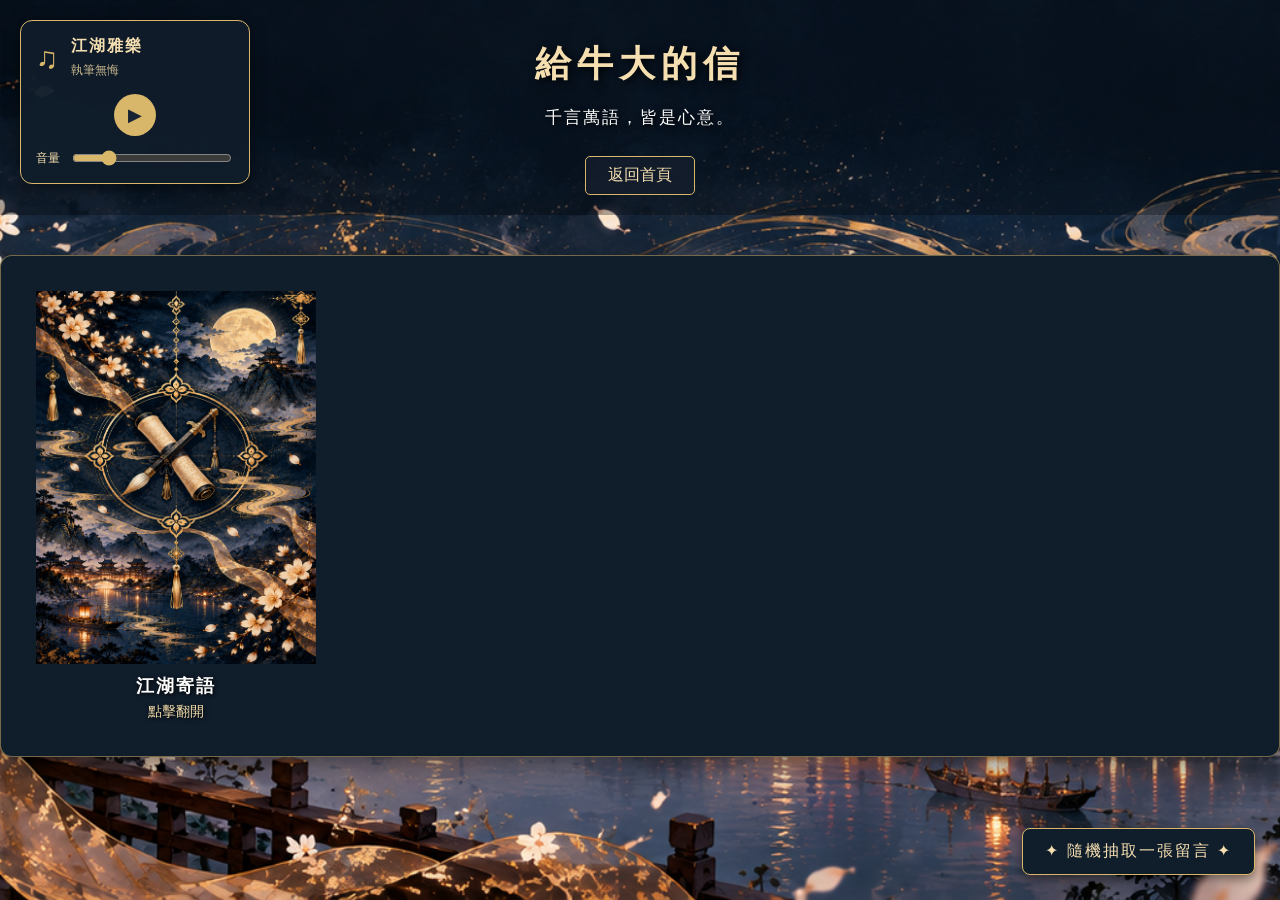
==== cow.html @ 0891b0bd "Add files via upload" ====
<!DOCTYPE html>
<html lang="zh-Hant">
<head>
    <meta charset="UTF-8">
    <meta name="viewport" content="width=device-width, initial-scale=1.0">
    <title>給狐牛大的信｜江湖寄語</title>
    <link rel="stylesheet" href="style.css">
</head>
<body>

    <div class="music-player">
        <div class="music-info">
            <span class="music-icon">♫</span>
            <div>
                <h3>江湖雅樂</h3>
                <p id="music-name">執筆無悔</p>
            </div>
        </div>

        <div class="music-controls">
            <button id="play-btn">▶</button>
        </div>

        <div class="volume-control">
            <span>音量</span>
            <input id="volume" type="range"
                   min="0" max="1" step="0.01" value="0.2">
        </div>

        <audio id="bgm" loop>
            <source src="music/music1.mp3" type="audio/mpeg">
        </audio>
    </div>

    <header>
        <h1>給牛大的信</h1>
        <p>千言萬語，皆是心意。</p>
        <a href="index.html" class="back-btn">返回首頁</a>
    </header>

    <div class="random-container">
        <button id="random-btn">✦ 隨機抽取一張留言 ✦</button>
    </div>

    <main class="card-wall">
        <div class="card-item">
    <div class="card">
        <div class="card-inner">
            <div class="card-front"></div>
            <div class="card-back">
                <div class="message-content">
                    <p class="sender">
                        <strong>投稿人：</strong>匿名
                    </p>
                    <p class="message">
                        <strong>內容：</strong>
                        <span class="message-text">謝謝你們一直努力製作這款遊戲，希望你們能繼續加油！</span>
                    </p>
                </div>
            </div>
        </div>
    </div>
    <div class="card-caption">
        <h2>江湖寄語</h2>
        <p>點擊翻開</p>
    </div>
</div>

    </main>

    <script src="script.js"></script>
</body>
</html>
---- style.css ----
/* 全站基本設定 */
* {
    box-sizing: border-box;
}

body {
    margin: 0;
    min-height: 100vh;
    font-family: "Microsoft JhengHei", sans-serif;
    background-image: url("images/background.png");
    background-size: cover;
    background-position: center;
    background-attachment: fixed;
    background-repeat: no-repeat;
    color: #fff;
}

/* 首頁背景與排版 */
.welcome {
    min-height: 100vh;
    display: flex;
    flex-direction: column;
    justify-content: center;
    align-items: center;
    text-align: center;
    padding: 30px 20px;
    background: rgba(0, 0, 0, 0.3);
}

/* 網站標題 */
.welcome h1 {
    color: #f5dfb0;
    font-size: 48px;
    letter-spacing: 10px;
    text-shadow: 2px 2px 8px #000;
    margin: 0 0 15px;
}

/* 標題下方文字 */
.welcome p {
    color: #fff;
    font-size: 20px;
    letter-spacing: 3px;
    text-shadow: 2px 2px 6px #000;
    margin: 0 0 35px;
}

/* 三個入口按鈕 */
.menu {
    display: flex;
    justify-content: center;
    flex-wrap: wrap;
    gap: 20px;
}

.menu-btn {
    display: inline-block;
    min-width: 150px;
    padding: 14px 25px;
    color: #f5dfb0;
    background: rgba(20, 30, 45, 0.75);
    border: 1px solid #d8b66a;
    border-radius: 6px;
    text-decoration: none;
    font-size: 18px;
    letter-spacing: 3px;
    transition: 0.3s;
}

.menu-btn:hover {
    background: #d8b66a;
    color: #172334;
    transform: translateY(-3px);
}

/* 手機畫面 */
@media (max-width: 600px) {
    .welcome h1 {
        font-size: 32px;
        letter-spacing: 5px;
    }

    .welcome p {
        font-size: 16px;
    }

    .menu {
        flex-direction: column;
        width: 80%;
    }

    .menu-btn {
        width: 100%;
    }
}

/* 留言頁面標題 */
header {
    text-align: center;
    padding: 40px 20px 20px;
    background: rgba(0, 0, 0, 0.3);
}

header h1 {
    color: #f5dfb0;
    font-size: 36px;
    letter-spacing: 6px;
    text-shadow: 2px 2px 8px #000;
    margin: 0 0 12px;
}

header p {
    color: #fff;
    font-size: 17px;
    letter-spacing: 2px;
    text-shadow: 2px 2px 6px #000;
}

/* 返回首頁按鈕 */
.back-btn {
    display: inline-block;
    margin-top: 10px;
    padding: 8px 22px;
    color: #f5dfb0;
    text-decoration: none;
    border: 1px solid #d8b66a;
    background: rgba(20, 30, 45, 0.75);
    border-radius: 5px;
}

.back-btn:hover {
    background: #d8b66a;
    color: #172334;
}

/* 卡片牆排列 */
.card-wall {
    display: grid;
    grid-template-columns: repeat(4, minmax(0, 1fr));
    gap: 25px;
    max-width: 1200px;
    margin: 30px auto;
    padding: 20px;
}

/* 平板 */
@media (max-width: 900px) {
    .card-wall {
        grid-template-columns: repeat(3, minmax(0, 1fr));
    }
}

/* 手機 */
@media (max-width: 600px) {
    .card-wall {
        grid-template-columns: repeat(2, minmax(0, 1fr));
        gap: 15px;
        padding: 12px;
    }

    header h1 {
        font-size: 28px;
    }
}

/* 卡片牆 */
.card-wall {
    display: grid;
    grid-template-columns: repeat(4, minmax(0, 1fr));
    gap: 30px;
    max-width: 1200px;
    margin: 30px auto;
    padding: 20px;
}

/* 卡片本身 */
.card {
    width: 100%;
    aspect-ratio: 3 / 4;
    perspective: 1000px;
    cursor: pointer;
}

/* 卡片翻轉容器 */
.card-inner {
    position: relative;
    width: 100%;
    height: 100%;
    transform-style: preserve-3d;
    transition: transform 0.7s ease;
}

/* 卡片正反面 */
.card-front,
.card-back {
    position: absolute;
    inset: 0;
    width: 100%;
    height: 100%;
    backface-visibility: hidden;
    -webkit-backface-visibility: hidden;
    background-size: 100% 100%;
    background-position: center;
    background-repeat: no-repeat;
    display: flex;
    flex-direction: column;
    justify-content: center;
    align-items: center;
    text-align: center;
    padding: 18%;
}

/* 未翻開：顯示卡背圖片 */
.card-front {
    background-image: url("images/card_back.png");
    color: #f5dfb0;
}

/* 翻開後：顯示卡片正面圖片 */
.card-back {
    background-image: url("images/card_front.png");
    transform: rotateY(180deg);
    color: #f5dfb0;
}

/* 卡片文字 */
.card-front h2 {
    font-size: 18px;
    letter-spacing: 2px;
    text-shadow: 1px 1px 4px #000;
}

.card-front p {
    font-size: 13px;
    text-shadow: 1px 1px 4px #000;
}

.card-back p {
    font-size: 16px;
    line-height: 1.8;
    text-shadow: 1px 1px 4px #000;
}

/* 平板 */
@media (max-width: 900px) {
    .card-wall {
        grid-template-columns: repeat(3, minmax(0, 1fr));
    }
}

/* 手機 */
@media (max-width: 600px) {
    .card-wall {
        grid-template-columns: repeat(2, minmax(0, 1fr));
        gap: 15px;
        padding: 12px;
    }
}
/* 卡片與下方文字 */
.card-item {
    display: flex;
    flex-direction: column;
    align-items: center;
    gap: 10px;
}

/* 卡片下方標題 */
.card-caption {
    text-align: center;
    color: #fff;
    text-shadow: 1px 1px 5px #000;
}

.card-caption h2 {
    font-size: 18px;
    letter-spacing: 2px;
    margin: 0 0 5px;
}

.card-caption p {
    font-size: 14px;
    margin: 0;
    color: #f5dfb0;
}
/* 卡片牆背景框 */
.card-wall {
    background: #101d2b;
    max-width: 1300px;
    margin: 40px auto;
    padding: 35px;
    border: 1px solid rgba(216, 182, 106, 0.5);
    border-radius: 12px;
    box-shadow: 0 8px 30px rgba(0, 0, 0, 0.5);
}

/* 手機版 */
@media (max-width: 600px) {
    .card-wall {
        margin: 25px 12px;
        padding: 15px;
    }
}
/* 卡片翻面效果 */
.card-inner {
    transform-style: preserve-3d;
    transition: transform 0.7s ease;
}

/* 點擊後翻轉 */
.card.flipped .card-inner {
    transform: rotateY(180deg);
}

/* 正反面設定 */
.card-front,
.card-back {
    position: absolute;
    inset: 0;
    backface-visibility: hidden;
    -webkit-backface-visibility: hidden;
}

/* 卡片背面翻轉 180 度 */
.card-back {
    transform: rotateY(180deg);
}
/* 古風音樂播放器 */
.music-player {
    position: fixed;
    top: 20px;
    left: 20px;
    z-index: 1000;
    width: 230px;
    padding: 15px;
    background: rgba(16, 29, 43, 0.95);
    border: 1px solid #d8b66a;
    border-radius: 12px;
    box-shadow: 0 4px 15px rgba(0, 0, 0, 0.5);
    color: #f5dfb0;
}

.music-info {
    display: flex;
    align-items: center;
    gap: 12px;
    margin-bottom: 15px;
}

.music-icon {
    font-size: 30px;
    color: #d8b66a;
}

.music-info h3 {
    margin: 0;
    font-size: 16px;
    letter-spacing: 2px;
}

.music-info p {
    margin: 5px 0 0;
    font-size: 12px;
    color: #c9b98e;
}

.music-controls {
    display: flex;
    justify-content: center;
    margin-bottom: 12px;
}

#play-btn {
    width: 42px;
    height: 42px;
    border: none;
    border-radius: 50%;
    background: #d8b66a;
    color: #172334;
    font-size: 18px;
    cursor: pointer;
}

#play-btn:hover {
    background: #f5dfb0;
    transform: scale(1.05);
}

.volume-control {
    display: flex;
    align-items: center;
    gap: 10px;
    font-size: 12px;
}

#volume {
    flex: 1;
    accent-color: #d8b66a;
    cursor: pointer;
}
/* 隨機抽取按鈕 */
.random-container {
    position: fixed;
    right: 25px;
    bottom: 25px;
    z-index: 3000;
    display: flex;
    justify-content: center;
    margin: 0;
}

#random-btn {
    padding: 12px 22px;
    background: #101d2b;
    color: #f5dfb0;
    border: 1px solid #d8b66a;
    border-radius: 8px;
    font-size: 16px;
    letter-spacing: 2px;
    cursor: pointer;
    transition: 0.3s;
    box-shadow: 0 4px 12px rgba(0, 0, 0, 0.5);
}

#random-btn:hover {
    background: #d8b66a;
    color: #172334;
    transform: translateY(-3px);
}

/* 抽中的卡片覆蓋整個畫面 */
.card-item.selected {
    position: fixed;
    inset: 0;
    z-index: 2000;
    display: flex;
    justify-content: center;
    align-items: center;
    padding: 20px;
    background: rgba(0, 0, 0, 0.9);
}

/* 放大的卡片 */
.card-item.selected .card {
    width: min(80vw, 600px);
    height: min(85vh, 800px);
    aspect-ratio: auto;
    transform: scale(1);
    transition: transform 0.4s ease;
}

/* 全螢幕時隱藏卡片下方的標題 */
.card-item.selected .card-caption {
    display: none;
}
.card-back {
    overflow: hidden;
}

.message-content {
    background: #101d2b;
    width: 130%;
    max-height: 300%;
    padding: 15px;
    box-sizing: border-box;
    border-radius: 10px;
    overflow-y: auto;
    overflow-x: hidden;
    overflow-wrap: anywhere;
    word-break: break-word;
    font-size: 22px;
    line-height: 1.8;
    text-align: center;
}

.message-content p {
    margin: 0 0 20px;
}

.message-text {
    white-space: pre-wrap;
}
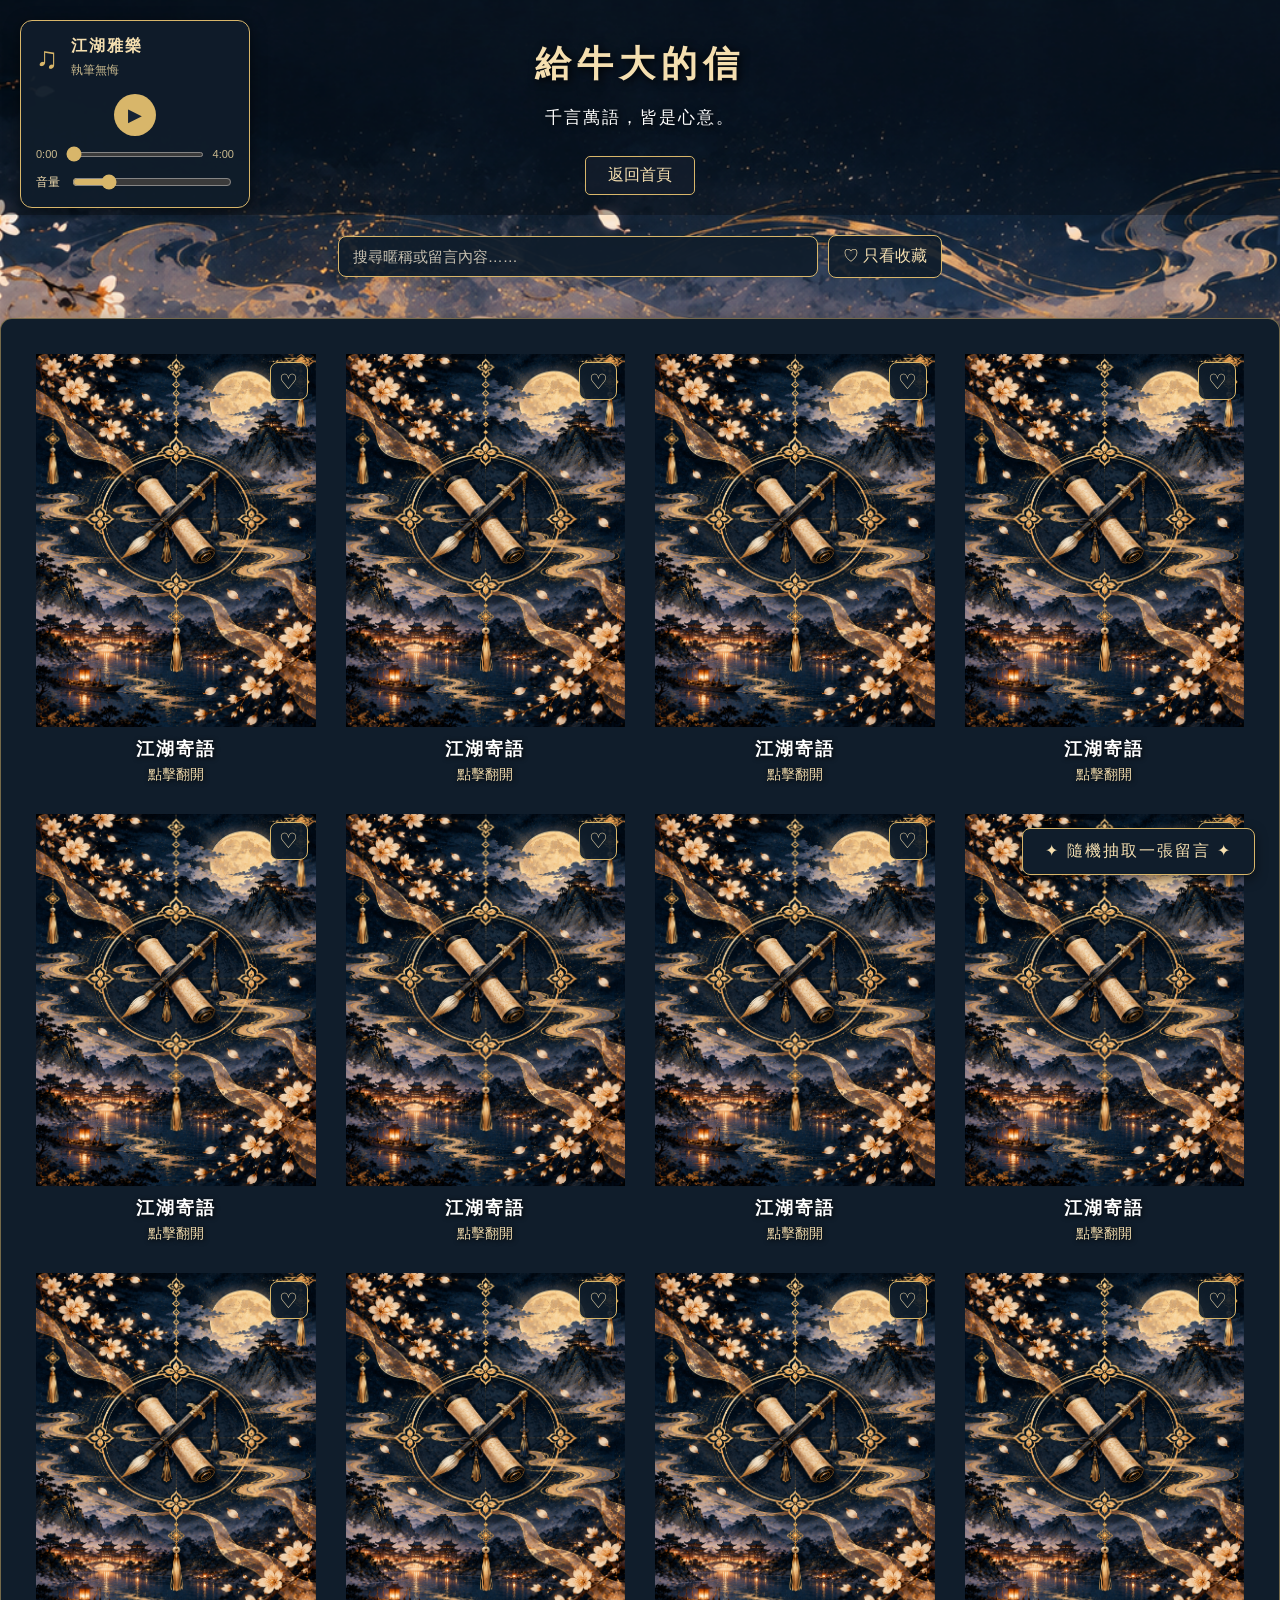
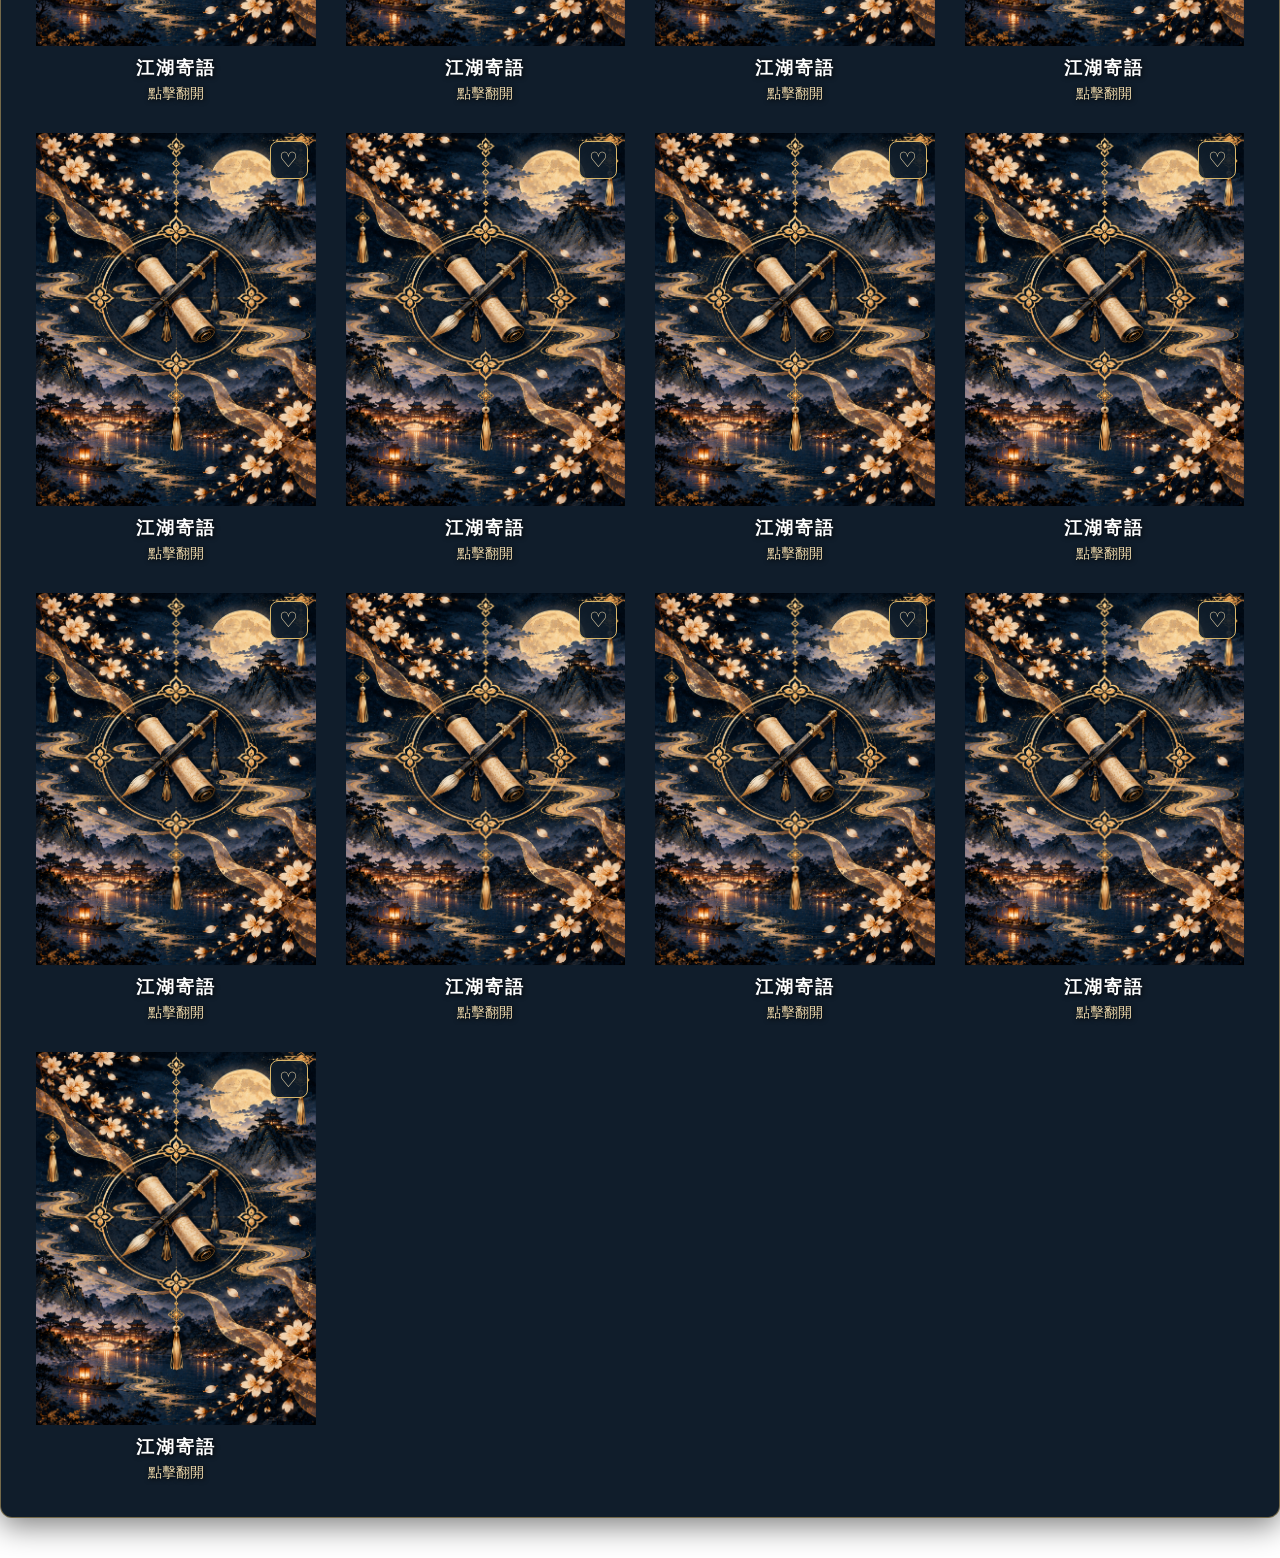
==== commit de657797: "Add files via upload 大更新 基本上全都改了" ====
--- a/cow.html
+++ b/cow.html
@@ -1,73 +1,362 @@
-<!DOCTYPE html>
-<html lang="zh-Hant">
-<head>
-    <meta charset="UTF-8">
-    <meta name="viewport" content="width=device-width, initial-scale=1.0">
-    <title>給狐牛大的信｜江湖寄語</title>
-    <link rel="stylesheet" href="style.css">
-</head>
-<body>
-
-    <div class="music-player">
-        <div class="music-info">
-            <span class="music-icon">♫</span>
-            <div>
-                <h3>江湖雅樂</h3>
-                <p id="music-name">執筆無悔</p>
-            </div>
-        </div>
-
-        <div class="music-controls">
-            <button id="play-btn">▶</button>
-        </div>
-
-        <div class="volume-control">
-            <span>音量</span>
-            <input id="volume" type="range"
-                   min="0" max="1" step="0.01" value="0.2">
-        </div>
-
-        <audio id="bgm" loop>
-            <source src="music/music1.mp3" type="audio/mpeg">
-        </audio>
-    </div>
-
-    <header>
-        <h1>給牛大的信</h1>
-        <p>千言萬語，皆是心意。</p>
-        <a href="index.html" class="back-btn">返回首頁</a>
-    </header>
-
-    <div class="random-container">
-        <button id="random-btn">✦ 隨機抽取一張留言 ✦</button>
-    </div>
-
-    <main class="card-wall">
-        <div class="card-item">
-    <div class="card">
-        <div class="card-inner">
-            <div class="card-front"></div>
-            <div class="card-back">
-                <div class="message-content">
-                    <p class="sender">
-                        <strong>投稿人：</strong>匿名
-                    </p>
-                    <p class="message">
-                        <strong>內容：</strong>
-                        <span class="message-text">謝謝你們一直努力製作這款遊戲，希望你們能繼續加油！</span>
-                    </p>
-                </div>
-            </div>
-        </div>
-    </div>
-    <div class="card-caption">
-        <h2>江湖寄語</h2>
-        <p>點擊翻開</p>
-    </div>
-</div>
-
-    </main>
-
-    <script src="script.js"></script>
-</body>
+<!DOCTYPE html>
+<html lang="zh-Hant">
+<head>
+    <meta charset="UTF-8">
+    <meta name="viewport" content="width=device-width, initial-scale=1.0">
+    <title>給狐牛大的信｜江湖寄語</title>
+    <link rel="stylesheet" href="style.css">
+</head>
+<body>
+    <div class="music-player">
+        <div class="music-info"><span class="music-icon">♫</span><div><h3>江湖雅樂</h3><p id="music-name">執筆無悔</p></div></div>
+        <div class="music-controls"><button id="play-btn">▶</button></div>
+        <div class="progress-control"><span id="current-time">0:00</span><input id="music-progress" type="range" min="0" max="0" step="0.1" value="0" aria-label="音樂播放進度"><span id="duration">0:00</span></div>
+        <div class="volume-control"><span>音量</span><input id="volume" type="range" min="0" max="1" step="0.01" value="0.2"></div>
+        <audio id="bgm" loop><source src="music/music1.mp3" type="audio/mpeg"></audio>
+    </div>
+    <header><h1>給牛大的信</h1><p>千言萬語，皆是心意。</p><a href="index.html" class="back-btn">返回首頁</a></header>
+    <div class="card-tools"><input id="card-search" type="search" placeholder="搜尋暱稱或留言內容……" aria-label="搜尋留言"><button id="favorites-filter" type="button" aria-pressed="false">♡ 只看收藏</button></div>
+    <div class="random-container"><button id="random-btn">✦ 隨機抽取一張留言 ✦</button></div>
+    <main class="card-wall">
+<div class="card-item">
+    <div class="card">
+        <div class="card-inner">
+            <div class="card-front"></div>
+            <div class="card-back">
+                <div class="message-content">
+                    <p class="sender"><strong>投稿人：</strong>兔兔</p>
+                    <p class="post-date"><strong>投稿日期：</strong>2026-09-26</p>
+                    <p class="message"><strong>內容：</strong><span class="message-text">謝謝牛大一開始將我提上吉祥物的位置，我很珍惜在dc和執筆遇到的人事物，想製作這個小驚喜的想法也是因為你一直有在dc活躍氣氛，製造一個又一個有趣的話題，謝謝你，謝謝狐大，也謝謝執筆，讓我認識了一大群這麼好的朋友。</span></p>
+                </div>
+            </div>
+        </div>
+    </div>
+    <div class="card-caption"><h2>江湖寄語</h2><p>點擊翻開</p></div>
+</div>
+
+<div class="card-item">
+    <div class="card">
+        <div class="card-inner">
+            <div class="card-front"></div>
+            <div class="card-back">
+                <div class="message-content">
+                    <p class="sender"><strong>投稿人：</strong>危閣米布丁</p>
+                    <p class="post-date"><strong>投稿日期：</strong>2026-09-26</p>
+                    <p class="message"><strong>內容：</strong><span class="message-text">辛苦你了犧牲小我完成大我</span></p>
+                </div>
+            </div>
+        </div>
+    </div>
+    <div class="card-caption"><h2>江湖寄語</h2><p>點擊翻開</p></div>
+</div>
+
+<div class="card-item">
+    <div class="card">
+        <div class="card-inner">
+            <div class="card-front"></div>
+            <div class="card-back">
+                <div class="message-content">
+                    <p class="sender"><strong>投稿人：</strong>桃桃</p>
+                    <p class="post-date"><strong>投稿日期：</strong>2026-09-26</p>
+                    <p class="message"><strong>內容：</strong><span class="message-text">ㄌㄩㄝ 
+好啦 辛苦你熱絡整個群組 金歡喜</span></p>
+                </div>
+            </div>
+        </div>
+    </div>
+    <div class="card-caption"><h2>江湖寄語</h2><p>點擊翻開</p></div>
+</div>
+
+<div class="card-item">
+    <div class="card">
+        <div class="card-inner">
+            <div class="card-front"></div>
+            <div class="card-back">
+                <div class="message-content">
+                    <p class="sender"><strong>投稿人：</strong>蛇蛇博士</p>
+                    <p class="post-date"><strong>投稿日期：</strong>2026-09-26</p>
+                    <p class="message"><strong>內容：</strong><span class="message-text">我覺得這個遊戲的dc社群能這麼熱絡，牛大的功勞不可少，牛大辛苦了。</span></p>
+                </div>
+            </div>
+        </div>
+    </div>
+    <div class="card-caption"><h2>江湖寄語</h2><p>點擊翻開</p></div>
+</div>
+
+<div class="card-item">
+    <div class="card">
+        <div class="card-inner">
+            <div class="card-front"></div>
+            <div class="card-back">
+                <div class="message-content">
+                    <p class="sender"><strong>投稿人：</strong>暮</p>
+                    <p class="post-date"><strong>投稿日期：</strong>2026-09-26</p>
+                    <p class="message"><strong>內容：</strong><span class="message-text">多吃草~ww</span></p>
+                </div>
+            </div>
+        </div>
+    </div>
+    <div class="card-caption"><h2>江湖寄語</h2><p>點擊翻開</p></div>
+</div>
+
+<div class="card-item">
+    <div class="card">
+        <div class="card-inner">
+            <div class="card-front"></div>
+            <div class="card-back">
+                <div class="message-content">
+                    <p class="sender"><strong>投稿人：</strong>墨竹</p>
+                    <p class="post-date"><strong>投稿日期：</strong>2026-09-26</p>
+                    <p class="message"><strong>內容：</strong><span class="message-text">牛大 多謝你的認可 我也被你拉來當掌櫃 在一些貼文都幫我處理了9成我基本能夠直接發文 每天能夠在DC群陪著胡鬧 在各個平台發文推廣 看著江湖長大 有著托舉這一切 DC有了定心骨 辛苦了 也給自己緩口氣 不蒙嫌棄 我還在這看著這江湖</span></p>
+                </div>
+            </div>
+        </div>
+    </div>
+    <div class="card-caption"><h2>江湖寄語</h2><p>點擊翻開</p></div>
+</div>
+
+<div class="card-item">
+    <div class="card">
+        <div class="card-inner">
+            <div class="card-front"></div>
+            <div class="card-back">
+                <div class="message-content">
+                    <p class="sender"><strong>投稿人：</strong>墨塵蟎</p>
+                    <p class="post-date"><strong>投稿日期：</strong>2026-09-27</p>
+                    <p class="message"><strong>內容：</strong><span class="message-text">感謝您創造了一個很好的玩家群組,讓我們在遊戲外還可以認識到更多的玩家,希望您在掛睡的同時還是不要關麥,讓我們繼續聽您打呼🫡</span></p>
+                </div>
+            </div>
+        </div>
+    </div>
+    <div class="card-caption"><h2>江湖寄語</h2><p>點擊翻開</p></div>
+</div>
+
+<div class="card-item">
+    <div class="card">
+        <div class="card-inner">
+            <div class="card-front"></div>
+            <div class="card-back">
+                <div class="message-content">
+                    <p class="sender"><strong>投稿人：</strong>楓天羽</p>
+                    <p class="post-date"><strong>投稿日期：</strong>2026-09-27</p>
+                    <p class="message"><strong>內容：</strong><span class="message-text">感謝牛大犧性自己為大家帶來歡樂</span></p>
+                </div>
+            </div>
+        </div>
+    </div>
+    <div class="card-caption"><h2>江湖寄語</h2><p>點擊翻開</p></div>
+</div>
+
+<div class="card-item">
+    <div class="card">
+        <div class="card-inner">
+            <div class="card-front"></div>
+            <div class="card-back">
+                <div class="message-content">
+                    <p class="sender"><strong>投稿人：</strong>Cobrasonic 香仔</p>
+                    <p class="post-date"><strong>投稿日期：</strong>2026-09-27</p>
+                    <p class="message"><strong>內容：</strong><span class="message-text">真的有才</span></p>
+                </div>
+            </div>
+        </div>
+    </div>
+    <div class="card-caption"><h2>江湖寄語</h2><p>點擊翻開</p></div>
+</div>
+
+<div class="card-item">
+    <div class="card">
+        <div class="card-inner">
+            <div class="card-front"></div>
+            <div class="card-back">
+                <div class="message-content">
+                    <p class="sender"><strong>投稿人：</strong>小花生</p>
+                    <p class="post-date"><strong>投稿日期：</strong>2026-09-27</p>
+                    <p class="message"><strong>內容：</strong><span class="message-text">哞～～～～ </span></p>
+                </div>
+            </div>
+        </div>
+    </div>
+    <div class="card-caption"><h2>江湖寄語</h2><p>點擊翻開</p></div>
+</div>
+
+<div class="card-item">
+    <div class="card">
+        <div class="card-inner">
+            <div class="card-front"></div>
+            <div class="card-back">
+                <div class="message-content">
+                    <p class="sender"><strong>投稿人：</strong>聲聲</p>
+                    <p class="post-date"><strong>投稿日期：</strong>2026-09-27</p>
+                    <p class="message"><strong>內容：</strong><span class="message-text">牛肉必須做成料理！</span></p>
+                </div>
+            </div>
+        </div>
+    </div>
+    <div class="card-caption"><h2>江湖寄語</h2><p>點擊翻開</p></div>
+</div>
+
+<div class="card-item">
+    <div class="card">
+        <div class="card-inner">
+            <div class="card-front"></div>
+            <div class="card-back">
+                <div class="message-content">
+                    <p class="sender"><strong>投稿人：</strong>冰雪霜</p>
+                    <p class="post-date"><strong>投稿日期：</strong>2026-09-27</p>
+                    <p class="message"><strong>內容：</strong><span class="message-text">謝謝大家用心的維護社群，辛苦了</span></p>
+                </div>
+            </div>
+        </div>
+    </div>
+    <div class="card-caption"><h2>江湖寄語</h2><p>點擊翻開</p></div>
+</div>
+
+<div class="card-item">
+    <div class="card">
+        <div class="card-inner">
+            <div class="card-front"></div>
+            <div class="card-back">
+                <div class="message-content">
+                    <p class="sender"><strong>投稿人：</strong>麒麟</p>
+                    <p class="post-date"><strong>投稿日期：</strong>2026-09-27</p>
+                    <p class="message"><strong>內容：</strong><span class="message-text">哞</span></p>
+                </div>
+            </div>
+        </div>
+    </div>
+    <div class="card-caption"><h2>江湖寄語</h2><p>點擊翻開</p></div>
+</div>
+
+<div class="card-item">
+    <div class="card">
+        <div class="card-inner">
+            <div class="card-front"></div>
+            <div class="card-back">
+                <div class="message-content">
+                    <p class="sender"><strong>投稿人：</strong>EBK</p>
+                    <p class="post-date"><strong>投稿日期：</strong>2026-09-27</p>
+                    <p class="message"><strong>內容：</strong><span class="message-text">要是沒看到你的Threads文 我可能都不知道有這個好玩遊戲</span></p>
+                </div>
+            </div>
+        </div>
+    </div>
+    <div class="card-caption"><h2>江湖寄語</h2><p>點擊翻開</p></div>
+</div>
+
+<div class="card-item">
+    <div class="card">
+        <div class="card-inner">
+            <div class="card-front"></div>
+            <div class="card-back">
+                <div class="message-content">
+                    <p class="sender"><strong>投稿人：</strong>沐沐</p>
+                    <p class="post-date"><strong>投稿日期：</strong>2026-09-27</p>
+                    <p class="message"><strong>內容：</strong><span class="message-text">牛大！我們要繼續撞人（X 
+我會繼續努力經營執筆號的～希望有一天在執筆世界裡真的出現執筆號，到時候我要「執筆號二船長」的稱號！！！៸៸᳐ ⦁ ⩊ ⦁ ៸៸᳐ฅ</span></p>
+                </div>
+            </div>
+        </div>
+    </div>
+    <div class="card-caption"><h2>江湖寄語</h2><p>點擊翻開</p></div>
+</div>
+
+<div class="card-item">
+    <div class="card">
+        <div class="card-inner">
+            <div class="card-front"></div>
+            <div class="card-back">
+                <div class="message-content">
+                    <p class="sender"><strong>投稿人：</strong>蔡萊姆</p>
+                    <p class="post-date"><strong>投稿日期：</strong>2026-09-27</p>
+                    <p class="message"><strong>內容：</strong><span class="message-text">吾必追殺汝至天涯海角，牛來快跑</span></p>
+                </div>
+            </div>
+        </div>
+    </div>
+    <div class="card-caption"><h2>江湖寄語</h2><p>點擊翻開</p></div>
+</div>
+
+<div class="card-item">
+    <div class="card">
+        <div class="card-inner">
+            <div class="card-front"></div>
+            <div class="card-back">
+                <div class="message-content">
+                    <p class="sender"><strong>投稿人：</strong>械玄</p>
+                    <p class="post-date"><strong>投稿日期：</strong>2026-09-27</p>
+                    <p class="message"><strong>內容：</strong><span class="message-text">加油</span></p>
+                </div>
+            </div>
+        </div>
+    </div>
+    <div class="card-caption"><h2>江湖寄語</h2><p>點擊翻開</p></div>
+</div>
+
+<div class="card-item">
+    <div class="card">
+        <div class="card-inner">
+            <div class="card-front"></div>
+            <div class="card-back">
+                <div class="message-content">
+                    <p class="sender"><strong>投稿人：</strong>艾斯</p>
+                    <p class="post-date"><strong>投稿日期：</strong>2026-09-27</p>
+                    <p class="message"><strong>內容：</strong><span class="message-text">從內測開服第一天玩到現在 不知不覺也過了快兩個月 感謝牛大狐你的宣傳讓我了解到有這麼一款遊戲 你所構想的一些活動跟帶動社群氣氛真的很棒 雖然平時大家常常對你開一些玩笑 但你總能用愉快的口氣帶過 這真的不容易 相信大家內心也是很尊重敬佩你的(應該吧 最後也謝謝你平常的關心
+祝福你往後的日子能跟老大繼續攜手共進把執筆繼續做大做強</span></p>
+                </div>
+            </div>
+        </div>
+    </div>
+    <div class="card-caption"><h2>江湖寄語</h2><p>點擊翻開</p></div>
+</div>
+
+<div class="card-item">
+    <div class="card">
+        <div class="card-inner">
+            <div class="card-front"></div>
+            <div class="card-back">
+                <div class="message-content">
+                    <p class="sender"><strong>投稿人：</strong>樂智貘貘</p>
+                    <p class="post-date"><strong>投稿日期：</strong>2026-09-27</p>
+                    <p class="message"><strong>內容：</strong><span class="message-text">祝未來遊戲也順順利利，身體健康</span></p>
+                </div>
+            </div>
+        </div>
+    </div>
+    <div class="card-caption"><h2>江湖寄語</h2><p>點擊翻開</p></div>
+</div>
+
+<div class="card-item">
+    <div class="card">
+        <div class="card-inner">
+            <div class="card-front"></div>
+            <div class="card-back">
+                <div class="message-content">
+                    <p class="sender"><strong>投稿人：</strong>龍影風</p>
+                    <p class="post-date"><strong>投稿日期：</strong>2026-09-28</p>
+                    <p class="message"><strong>內容：</strong><span class="message-text">多謝你們的付出</span></p>
+                </div>
+            </div>
+        </div>
+    </div>
+    <div class="card-caption"><h2>江湖寄語</h2><p>點擊翻開</p></div>
+</div>
+
+<div class="card-item">
+    <div class="card">
+        <div class="card-inner">
+            <div class="card-front"></div>
+            <div class="card-back">
+                <div class="message-content">
+                    <p class="sender"><strong>投稿人：</strong>櫻海</p>
+                    <p class="post-date"><strong>投稿日期：</strong>2026-09-28</p>
+                    <p class="message"><strong>內容：</strong><span class="message-text">牛大，謝謝你一直維持DC的氣氛陪我們一起聊天，你是我們的快樂果、開心果！</span></p>
+                </div>
+            </div>
+        </div>
+    </div>
+    <div class="card-caption"><h2>江湖寄語</h2><p>點擊翻開</p></div>
+</div>
+    </main>
+    <script src="script.js"></script>
+</body>
 </html>
--- a/style.css
+++ b/style.css
@@ -1,482 +1,574 @@
-
-/* 全站基本設定 */
-* {
-    box-sizing: border-box;
-}
-
-body {
-    margin: 0;
-    min-height: 100vh;
-    font-family: "Microsoft JhengHei", sans-serif;
-    background-image: url("images/background.png");
-    background-size: cover;
-    background-position: center;
-    background-attachment: fixed;
-    background-repeat: no-repeat;
-    color: #fff;
-}
-
-/* 首頁背景與排版 */
-.welcome {
-    min-height: 100vh;
-    display: flex;
-    flex-direction: column;
-    justify-content: center;
-    align-items: center;
-    text-align: center;
-    padding: 30px 20px;
-    background: rgba(0, 0, 0, 0.3);
-}
-
-/* 網站標題 */
-.welcome h1 {
-    color: #f5dfb0;
-    font-size: 48px;
-    letter-spacing: 10px;
-    text-shadow: 2px 2px 8px #000;
-    margin: 0 0 15px;
-}
-
-/* 標題下方文字 */
-.welcome p {
-    color: #fff;
-    font-size: 20px;
-    letter-spacing: 3px;
-    text-shadow: 2px 2px 6px #000;
-    margin: 0 0 35px;
-}
-
-/* 三個入口按鈕 */
-.menu {
-    display: flex;
-    justify-content: center;
-    flex-wrap: wrap;
-    gap: 20px;
-}
-
-.menu-btn {
-    display: inline-block;
-    min-width: 150px;
-    padding: 14px 25px;
-    color: #f5dfb0;
-    background: rgba(20, 30, 45, 0.75);
-    border: 1px solid #d8b66a;
-    border-radius: 6px;
-    text-decoration: none;
-    font-size: 18px;
-    letter-spacing: 3px;
-    transition: 0.3s;
-}
-
-.menu-btn:hover {
-    background: #d8b66a;
-    color: #172334;
-    transform: translateY(-3px);
-}
-
-/* 手機畫面 */
-@media (max-width: 600px) {
-    .welcome h1 {
-        font-size: 32px;
-        letter-spacing: 5px;
-    }
-
-    .welcome p {
-        font-size: 16px;
-    }
-
-    .menu {
-        flex-direction: column;
-        width: 80%;
-    }
-
-    .menu-btn {
-        width: 100%;
-    }
-}
-
-/* 留言頁面標題 */
-header {
-    text-align: center;
-    padding: 40px 20px 20px;
-    background: rgba(0, 0, 0, 0.3);
-}
-
-header h1 {
-    color: #f5dfb0;
-    font-size: 36px;
-    letter-spacing: 6px;
-    text-shadow: 2px 2px 8px #000;
-    margin: 0 0 12px;
-}
-
-header p {
-    color: #fff;
-    font-size: 17px;
-    letter-spacing: 2px;
-    text-shadow: 2px 2px 6px #000;
-}
-
-/* 返回首頁按鈕 */
-.back-btn {
-    display: inline-block;
-    margin-top: 10px;
-    padding: 8px 22px;
-    color: #f5dfb0;
-    text-decoration: none;
-    border: 1px solid #d8b66a;
-    background: rgba(20, 30, 45, 0.75);
-    border-radius: 5px;
-}
-
-.back-btn:hover {
-    background: #d8b66a;
-    color: #172334;
-}
-
-/* 卡片牆排列 */
-.card-wall {
-    display: grid;
-    grid-template-columns: repeat(4, minmax(0, 1fr));
-    gap: 25px;
-    max-width: 1200px;
-    margin: 30px auto;
-    padding: 20px;
-}
-
-/* 平板 */
-@media (max-width: 900px) {
-    .card-wall {
-        grid-template-columns: repeat(3, minmax(0, 1fr));
-    }
-}
-
-/* 手機 */
-@media (max-width: 600px) {
-    .card-wall {
-        grid-template-columns: repeat(2, minmax(0, 1fr));
-        gap: 15px;
-        padding: 12px;
-    }
-
-    header h1 {
-        font-size: 28px;
-    }
-}
-
-/* 卡片牆 */
-.card-wall {
-    display: grid;
-    grid-template-columns: repeat(4, minmax(0, 1fr));
-    gap: 30px;
-    max-width: 1200px;
-    margin: 30px auto;
-    padding: 20px;
-}
-
-/* 卡片本身 */
-.card {
-    width: 100%;
-    aspect-ratio: 3 / 4;
-    perspective: 1000px;
-    cursor: pointer;
-}
-
-/* 卡片翻轉容器 */
-.card-inner {
-    position: relative;
-    width: 100%;
-    height: 100%;
-    transform-style: preserve-3d;
-    transition: transform 0.7s ease;
-}
-
-/* 卡片正反面 */
-.card-front,
-.card-back {
-    position: absolute;
-    inset: 0;
-    width: 100%;
-    height: 100%;
-    backface-visibility: hidden;
-    -webkit-backface-visibility: hidden;
-    background-size: 100% 100%;
-    background-position: center;
-    background-repeat: no-repeat;
-    display: flex;
-    flex-direction: column;
-    justify-content: center;
-    align-items: center;
-    text-align: center;
-    padding: 18%;
-}
-
-/* 未翻開：顯示卡背圖片 */
-.card-front {
-    background-image: url("images/card_back.png");
-    color: #f5dfb0;
-}
-
-/* 翻開後：顯示卡片正面圖片 */
-.card-back {
-    background-image: url("images/card_front.png");
-    transform: rotateY(180deg);
-    color: #f5dfb0;
-}
-
-/* 卡片文字 */
-.card-front h2 {
-    font-size: 18px;
-    letter-spacing: 2px;
-    text-shadow: 1px 1px 4px #000;
-}
-
-.card-front p {
-    font-size: 13px;
-    text-shadow: 1px 1px 4px #000;
-}
-
-.card-back p {
-    font-size: 16px;
-    line-height: 1.8;
-    text-shadow: 1px 1px 4px #000;
-}
-
-/* 平板 */
-@media (max-width: 900px) {
-    .card-wall {
-        grid-template-columns: repeat(3, minmax(0, 1fr));
-    }
-}
-
-/* 手機 */
-@media (max-width: 600px) {
-    .card-wall {
-        grid-template-columns: repeat(2, minmax(0, 1fr));
-        gap: 15px;
-        padding: 12px;
-    }
-}
-/* 卡片與下方文字 */
-.card-item {
-    display: flex;
-    flex-direction: column;
-    align-items: center;
-    gap: 10px;
-}
-
-/* 卡片下方標題 */
-.card-caption {
-    text-align: center;
-    color: #fff;
-    text-shadow: 1px 1px 5px #000;
-}
-
-.card-caption h2 {
-    font-size: 18px;
-    letter-spacing: 2px;
-    margin: 0 0 5px;
-}
-
-.card-caption p {
-    font-size: 14px;
-    margin: 0;
-    color: #f5dfb0;
-}
-/* 卡片牆背景框 */
-.card-wall {
-    background: #101d2b;
-    max-width: 1300px;
-    margin: 40px auto;
-    padding: 35px;
-    border: 1px solid rgba(216, 182, 106, 0.5);
-    border-radius: 12px;
-    box-shadow: 0 8px 30px rgba(0, 0, 0, 0.5);
-}
-
-/* 手機版 */
-@media (max-width: 600px) {
-    .card-wall {
-        margin: 25px 12px;
-        padding: 15px;
-    }
-}
-/* 卡片翻面效果 */
-.card-inner {
-    transform-style: preserve-3d;
-    transition: transform 0.7s ease;
-}
-
-/* 點擊後翻轉 */
-.card.flipped .card-inner {
-    transform: rotateY(180deg);
-}
-
-/* 正反面設定 */
-.card-front,
-.card-back {
-    position: absolute;
-    inset: 0;
-    backface-visibility: hidden;
-    -webkit-backface-visibility: hidden;
-}
-
-/* 卡片背面翻轉 180 度 */
-.card-back {
-    transform: rotateY(180deg);
-}
-/* 古風音樂播放器 */
-.music-player {
-    position: fixed;
-    top: 20px;
-    left: 20px;
-    z-index: 1000;
-    width: 230px;
-    padding: 15px;
-    background: rgba(16, 29, 43, 0.95);
-    border: 1px solid #d8b66a;
-    border-radius: 12px;
-    box-shadow: 0 4px 15px rgba(0, 0, 0, 0.5);
-    color: #f5dfb0;
-}
-
-.music-info {
-    display: flex;
-    align-items: center;
-    gap: 12px;
-    margin-bottom: 15px;
-}
-
-.music-icon {
-    font-size: 30px;
-    color: #d8b66a;
-}
-
-.music-info h3 {
-    margin: 0;
-    font-size: 16px;
-    letter-spacing: 2px;
-}
-
-.music-info p {
-    margin: 5px 0 0;
-    font-size: 12px;
-    color: #c9b98e;
-}
-
-.music-controls {
-    display: flex;
-    justify-content: center;
-    margin-bottom: 12px;
-}
-
-#play-btn {
-    width: 42px;
-    height: 42px;
-    border: none;
-    border-radius: 50%;
-    background: #d8b66a;
-    color: #172334;
-    font-size: 18px;
-    cursor: pointer;
-}
-
-#play-btn:hover {
-    background: #f5dfb0;
-    transform: scale(1.05);
-}
-
-.volume-control {
-    display: flex;
-    align-items: center;
-    gap: 10px;
-    font-size: 12px;
-}
-
-#volume {
-    flex: 1;
-    accent-color: #d8b66a;
-    cursor: pointer;
-}
-/* 隨機抽取按鈕 */
-.random-container {
-    position: fixed;
-    right: 25px;
-    bottom: 25px;
-    z-index: 3000;
-    display: flex;
-    justify-content: center;
-    margin: 0;
-}
-
-#random-btn {
-    padding: 12px 22px;
-    background: #101d2b;
-    color: #f5dfb0;
-    border: 1px solid #d8b66a;
-    border-radius: 8px;
-    font-size: 16px;
-    letter-spacing: 2px;
-    cursor: pointer;
-    transition: 0.3s;
-    box-shadow: 0 4px 12px rgba(0, 0, 0, 0.5);
-}
-
-#random-btn:hover {
-    background: #d8b66a;
-    color: #172334;
-    transform: translateY(-3px);
-}
-
-/* 抽中的卡片覆蓋整個畫面 */
-.card-item.selected {
-    position: fixed;
-    inset: 0;
-    z-index: 2000;
-    display: flex;
-    justify-content: center;
-    align-items: center;
-    padding: 20px;
-    background: rgba(0, 0, 0, 0.9);
-}
-
-/* 放大的卡片 */
-.card-item.selected .card {
-    width: min(80vw, 600px);
-    height: min(85vh, 800px);
-    aspect-ratio: auto;
-    transform: scale(1);
-    transition: transform 0.4s ease;
-}
-
-/* 全螢幕時隱藏卡片下方的標題 */
-.card-item.selected .card-caption {
-    display: none;
-}
-.card-back {
-    overflow: hidden;
-}
-
-.message-content {
-    background: #101d2b;
-    width: 130%;
-    max-height: 300%;
-    padding: 15px;
-    box-sizing: border-box;
-    border-radius: 10px;
-    overflow-y: auto;
-    overflow-x: hidden;
-    overflow-wrap: anywhere;
-    word-break: break-word;
-    font-size: 22px;
-    line-height: 1.8;
-    text-align: center;
-}
-
-.message-content p {
-    margin: 0 0 20px;
-}
-
-.message-text {
-    white-space: pre-wrap;
-}+
+/* 全站基本設定 */
+* {
+    box-sizing: border-box;
+}
+
+body {
+    margin: 0;
+    min-height: 100vh;
+    font-family: "Microsoft JhengHei", sans-serif;
+    background-image: url("images/background.png");
+    background-size: cover;
+    background-position: center;
+    background-attachment: fixed;
+    background-repeat: no-repeat;
+    color: #fff;
+}
+
+/* 首頁背景與排版 */
+.welcome {
+    min-height: 100vh;
+    display: flex;
+    flex-direction: column;
+    justify-content: center;
+    align-items: center;
+    text-align: center;
+    padding: 30px 20px;
+    background: rgba(0, 0, 0, 0.3);
+}
+
+/* 網站標題 */
+.welcome h1 {
+    color: #f5dfb0;
+    font-size: 48px;
+    letter-spacing: 10px;
+    text-shadow: 2px 2px 8px #000;
+    margin: 0 0 15px;
+}
+
+/* 標題下方文字 */
+.welcome p {
+    color: #fff;
+    font-size: 20px;
+    letter-spacing: 3px;
+    text-shadow: 2px 2px 6px #000;
+    margin: 0 0 35px;
+}
+
+/* 三個入口按鈕 */
+.menu {
+    display: flex;
+    justify-content: center;
+    flex-wrap: wrap;
+    gap: 20px;
+}
+
+.menu-btn {
+    display: inline-block;
+    min-width: 150px;
+    padding: 14px 25px;
+    color: #f5dfb0;
+    background: rgba(20, 30, 45, 0.75);
+    border: 1px solid #d8b66a;
+    border-radius: 6px;
+    text-decoration: none;
+    font-size: 18px;
+    letter-spacing: 3px;
+    transition: 0.3s;
+}
+
+.menu-btn:hover {
+    background: #d8b66a;
+    color: #172334;
+    transform: translateY(-3px);
+}
+
+/* 手機畫面 */
+@media (max-width: 600px) {
+    .welcome h1 {
+        font-size: 32px;
+        letter-spacing: 5px;
+    }
+
+    .welcome p {
+        font-size: 16px;
+    }
+
+    .menu {
+        flex-direction: column;
+        width: 80%;
+    }
+
+    .menu-btn {
+        width: 100%;
+    }
+}
+
+/* 留言頁面標題 */
+header {
+    text-align: center;
+    padding: 40px 20px 20px;
+    background: rgba(0, 0, 0, 0.3);
+}
+
+header h1 {
+    color: #f5dfb0;
+    font-size: 36px;
+    letter-spacing: 6px;
+    text-shadow: 2px 2px 8px #000;
+    margin: 0 0 12px;
+}
+
+header p {
+    color: #fff;
+    font-size: 17px;
+    letter-spacing: 2px;
+    text-shadow: 2px 2px 6px #000;
+}
+
+/* 返回首頁按鈕 */
+.back-btn {
+    display: inline-block;
+    margin-top: 10px;
+    padding: 8px 22px;
+    color: #f5dfb0;
+    text-decoration: none;
+    border: 1px solid #d8b66a;
+    background: rgba(20, 30, 45, 0.75);
+    border-radius: 5px;
+}
+
+.back-btn:hover {
+    background: #d8b66a;
+    color: #172334;
+}
+
+/* 卡片牆排列 */
+.card-wall {
+    display: grid;
+    grid-template-columns: repeat(4, minmax(0, 1fr));
+    gap: 25px;
+    max-width: 1200px;
+    margin: 30px auto;
+    padding: 20px;
+}
+
+/* 平板 */
+@media (max-width: 900px) {
+    .card-wall {
+        grid-template-columns: repeat(3, minmax(0, 1fr));
+    }
+}
+
+/* 手機 */
+@media (max-width: 600px) {
+    .card-wall {
+        grid-template-columns: repeat(2, minmax(0, 1fr));
+        gap: 15px;
+        padding: 12px;
+    }
+
+    header h1 {
+        font-size: 28px;
+    }
+}
+
+/* 卡片牆 */
+.card-wall {
+    display: grid;
+    grid-template-columns: repeat(4, minmax(0, 1fr));
+    gap: 30px;
+    max-width: 1200px;
+    margin: 30px auto;
+    padding: 20px;
+}
+
+/* 卡片本身 */
+.card {
+    width: 100%;
+    aspect-ratio: 3 / 4;
+    perspective: 1000px;
+    cursor: pointer;
+}
+
+/* 卡片翻轉容器 */
+.card-inner {
+    position: relative;
+    width: 100%;
+    height: 100%;
+    transform-style: preserve-3d;
+    transition: transform 0.7s ease;
+}
+
+/* 卡片正反面 */
+.card-front,
+.card-back {
+    position: absolute;
+    inset: 0;
+    width: 100%;
+    height: 100%;
+    backface-visibility: hidden;
+    -webkit-backface-visibility: hidden;
+    background-size: 100% 100%;
+    background-position: center;
+    background-repeat: no-repeat;
+    display: flex;
+    flex-direction: column;
+    justify-content: center;
+    align-items: center;
+    text-align: center;
+    padding: 18%;
+}
+
+/* 未翻開：顯示卡背圖片 */
+.card-front {
+    background-image: url("images/card_back.png");
+    color: #f5dfb0;
+}
+
+/* 翻開後：顯示卡片正面圖片 */
+.card-back {
+    background-image: url("images/card_front.png");
+    transform: rotateY(180deg);
+    color: #f5dfb0;
+}
+
+/* 卡片文字 */
+.card-front h2 {
+    font-size: 18px;
+    letter-spacing: 2px;
+    text-shadow: 1px 1px 4px #000;
+}
+
+.card-front p {
+    font-size: 13px;
+    text-shadow: 1px 1px 4px #000;
+}
+
+.card-back p {
+    font-size: 16px;
+    line-height: 1.8;
+    text-shadow: 1px 1px 4px #000;
+}
+
+/* 平板 */
+@media (max-width: 900px) {
+    .card-wall {
+        grid-template-columns: repeat(3, minmax(0, 1fr));
+    }
+}
+
+/* 手機 */
+@media (max-width: 600px) {
+    .card-wall {
+        grid-template-columns: repeat(2, minmax(0, 1fr));
+        gap: 15px;
+        padding: 12px;
+    }
+}
+/* 卡片與下方文字 */
+.card-item {
+    display: flex;
+    flex-direction: column;
+    align-items: center;
+    gap: 10px;
+}
+
+/* 卡片下方標題 */
+.card-caption {
+    text-align: center;
+    color: #fff;
+    text-shadow: 1px 1px 5px #000;
+}
+
+.card-caption h2 {
+    font-size: 18px;
+    letter-spacing: 2px;
+    margin: 0 0 5px;
+}
+
+.card-caption p {
+    font-size: 14px;
+    margin: 0;
+    color: #f5dfb0;
+}
+/* 卡片牆背景框 */
+.card-wall {
+    background: #101d2b;
+    max-width: 1300px;
+    margin: 40px auto;
+    padding: 35px;
+    border: 1px solid rgba(216, 182, 106, 0.5);
+    border-radius: 12px;
+    box-shadow: 0 8px 30px rgba(0, 0, 0, 0.5);
+}
+
+/* 手機版 */
+@media (max-width: 600px) {
+    .card-wall {
+        margin: 25px 12px;
+        padding: 15px;
+    }
+}
+/* 卡片翻面效果 */
+.card-inner {
+    transform-style: preserve-3d;
+    transition: transform 0.7s ease;
+}
+
+/* 點擊後翻轉 */
+.card.flipped .card-inner {
+    transform: rotateY(180deg);
+}
+
+/* 正反面設定 */
+.card-front,
+.card-back {
+    position: absolute;
+    inset: 0;
+    backface-visibility: hidden;
+    -webkit-backface-visibility: hidden;
+}
+
+/* 卡片背面翻轉 180 度 */
+.card-back {
+    transform: rotateY(180deg);
+}
+/* 古風音樂播放器 */
+.music-player {
+    position: fixed;
+    top: 20px;
+    left: 20px;
+    z-index: 1000;
+    width: 230px;
+    padding: 15px;
+    background: rgba(16, 29, 43, 0.95);
+    border: 1px solid #d8b66a;
+    border-radius: 12px;
+    box-shadow: 0 4px 15px rgba(0, 0, 0, 0.5);
+    color: #f5dfb0;
+}
+
+.music-info {
+    display: flex;
+    align-items: center;
+    gap: 12px;
+    margin-bottom: 15px;
+}
+
+.music-icon {
+    font-size: 30px;
+    color: #d8b66a;
+}
+
+.music-info h3 {
+    margin: 0;
+    font-size: 16px;
+    letter-spacing: 2px;
+}
+
+.music-info p {
+    margin: 5px 0 0;
+    font-size: 12px;
+    color: #c9b98e;
+}
+
+.music-controls {
+    display: flex;
+    justify-content: center;
+    margin-bottom: 12px;
+}
+
+.progress-control {
+    display: flex;
+    align-items: center;
+    gap: 7px;
+    margin: 0 0 12px;
+    font-size: 11px;
+    color: #c9b98e;
+    font-variant-numeric: tabular-nums;
+}
+
+#music-progress {
+    flex: 1;
+    min-width: 0;
+    height: 5px;
+    accent-color: #d8b66a;
+    cursor: pointer;
+}
+
+#play-btn {
+    width: 42px;
+    height: 42px;
+    border: none;
+    border-radius: 50%;
+    background: #d8b66a;
+    color: #172334;
+    font-size: 18px;
+    cursor: pointer;
+}
+
+#play-btn:hover {
+    background: #f5dfb0;
+    transform: scale(1.05);
+}
+
+.volume-control {
+    display: flex;
+    align-items: center;
+    gap: 10px;
+    font-size: 12px;
+}
+
+#volume {
+    flex: 1;
+    accent-color: #d8b66a;
+    cursor: pointer;
+}
+/* 隨機抽取按鈕 */
+.random-container {
+    position: fixed;
+    right: 25px;
+    bottom: 25px;
+    z-index: 3000;
+    display: flex;
+    justify-content: center;
+    margin: 0;
+}
+
+#random-btn {
+    padding: 12px 22px;
+    background: #101d2b;
+    color: #f5dfb0;
+    border: 1px solid #d8b66a;
+    border-radius: 8px;
+    font-size: 16px;
+    letter-spacing: 2px;
+    cursor: pointer;
+    transition: 0.3s;
+    box-shadow: 0 4px 12px rgba(0, 0, 0, 0.5);
+}
+
+#random-btn:hover {
+    background: #d8b66a;
+    color: #172334;
+    transform: translateY(-3px);
+}
+
+/* 抽中的卡片覆蓋整個畫面 */
+.card-item.selected {
+    position: fixed;
+    inset: 0;
+    z-index: 2000;
+    display: flex;
+    justify-content: center;
+    align-items: center;
+    padding: 20px;
+    background: rgba(0, 0, 0, 0.9);
+}
+
+/* 放大的卡片 */
+.card-item.selected .card {
+    width: min(80vw, 600px);
+    height: min(85vh, 800px);
+    aspect-ratio: auto;
+    transform: scale(1);
+    transition: transform 0.4s ease;
+}
+
+/* 全螢幕時隱藏卡片下方的標題 */
+.card-item.selected .card-caption {
+    display: none;
+}
+.card-back {
+    overflow: hidden;
+}
+
+.message-content {
+    background: #101d2b;
+    width: 130%;
+    max-height: 300%;
+    padding: 15px;
+    box-sizing: border-box;
+    border-radius: 10px;
+    overflow-y: auto;
+    overflow-x: hidden;
+    overflow-wrap: anywhere;
+    word-break: break-word;
+    font-size: 22px;
+    line-height: 1.8;
+    text-align: center;
+}
+
+.message-content p {
+    margin: 0 0 20px;
+}
+
+.message-text {
+    white-space: pre-wrap;
+}
+
+/* 搜尋與收藏工具列 */
+.card-tools {
+    display: flex;
+    justify-content: center;
+    align-items: center;
+    gap: 10px;
+    max-width: 700px;
+    margin: 20px auto 0;
+    padding: 0 20px;
+}
+
+#card-search {
+    flex: 1;
+    min-width: 0;
+    max-width: 480px;
+    padding: 11px 14px;
+    color: #f5dfb0;
+    background: rgba(16, 29, 43, 0.92);
+    border: 1px solid #d8b66a;
+    border-radius: 8px;
+    font: inherit;
+    font-size: 15px;
+    outline: none;
+}
+
+#card-search::placeholder { color: #c7c0b0; }
+#card-search:focus { box-shadow: 0 0 0 2px rgba(216, 182, 106, 0.35); }
+
+#favorites-filter, .favorite-btn {
+    padding: 10px 14px;
+    color: #f5dfb0;
+    background: rgba(16, 29, 43, 0.92);
+    border: 1px solid #d8b66a;
+    border-radius: 8px;
+    cursor: pointer;
+    font: inherit;
+    transition: 0.2s;
+}
+
+#favorites-filter[aria-pressed="true"], .favorite-btn.is-favorite {
+    color: #fff;
+    background: #8d3048;
+    border-color: #e7a1b2;
+}
+
+.card-item { position: relative; }
+.favorite-btn {
+    position: absolute;
+    top: 8px;
+    right: 8px;
+    z-index: 5;
+    width: 38px;
+    height: 38px;
+    padding: 0;
+    font-size: 21px;
+    line-height: 1;
+    background: rgba(16, 29, 43, 0.9);
+}
+
+.favorite-btn:hover, #favorites-filter:hover {
+    background: #d8b66a;
+    color: #172334;
+}
+
+.card-item[hidden] { display: none !important; }
+
+@media (max-width: 600px) {
+    .card-tools { gap: 6px; padding: 0 12px; }
+    #card-search { font-size: 13px; padding: 10px; }
+    #favorites-filter { font-size: 12px; padding: 10px 9px; white-space: nowrap; }
+    .favorite-btn { width: 34px; height: 34px; font-size: 19px; }
+}
+
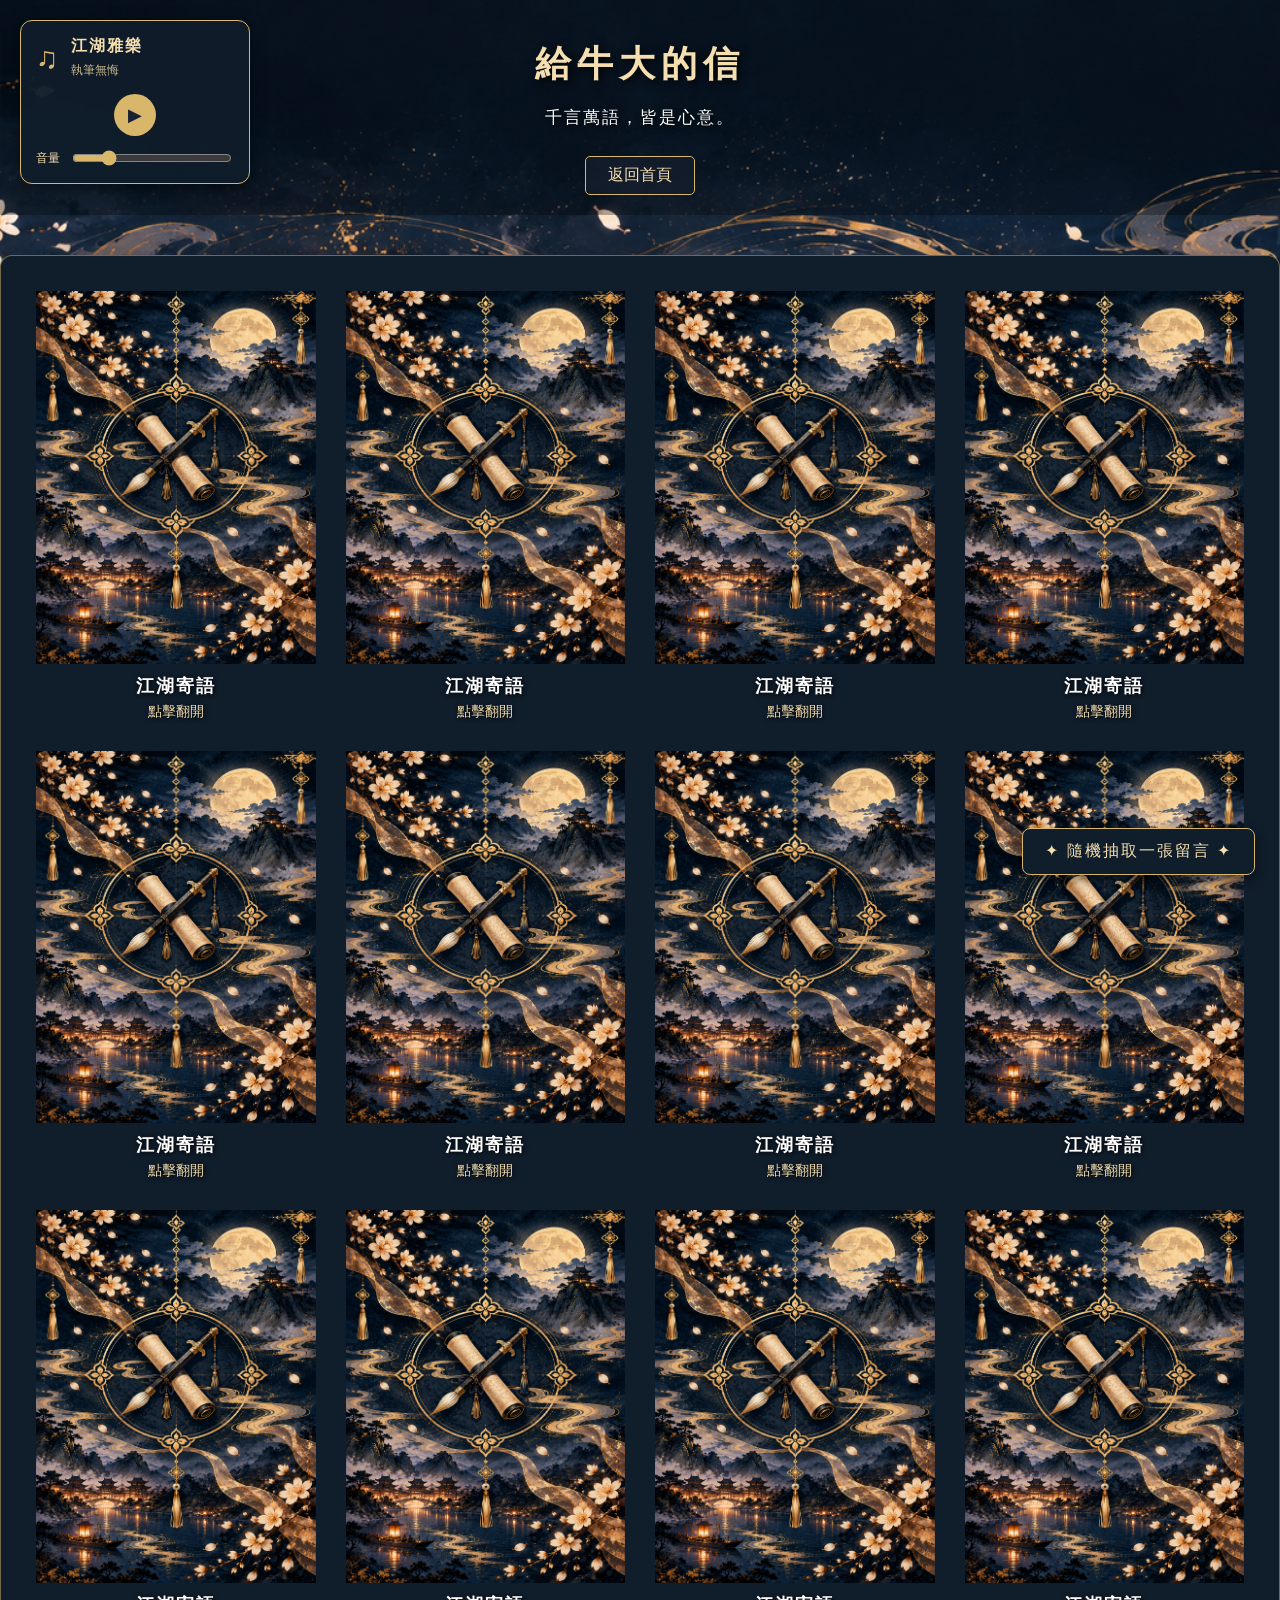
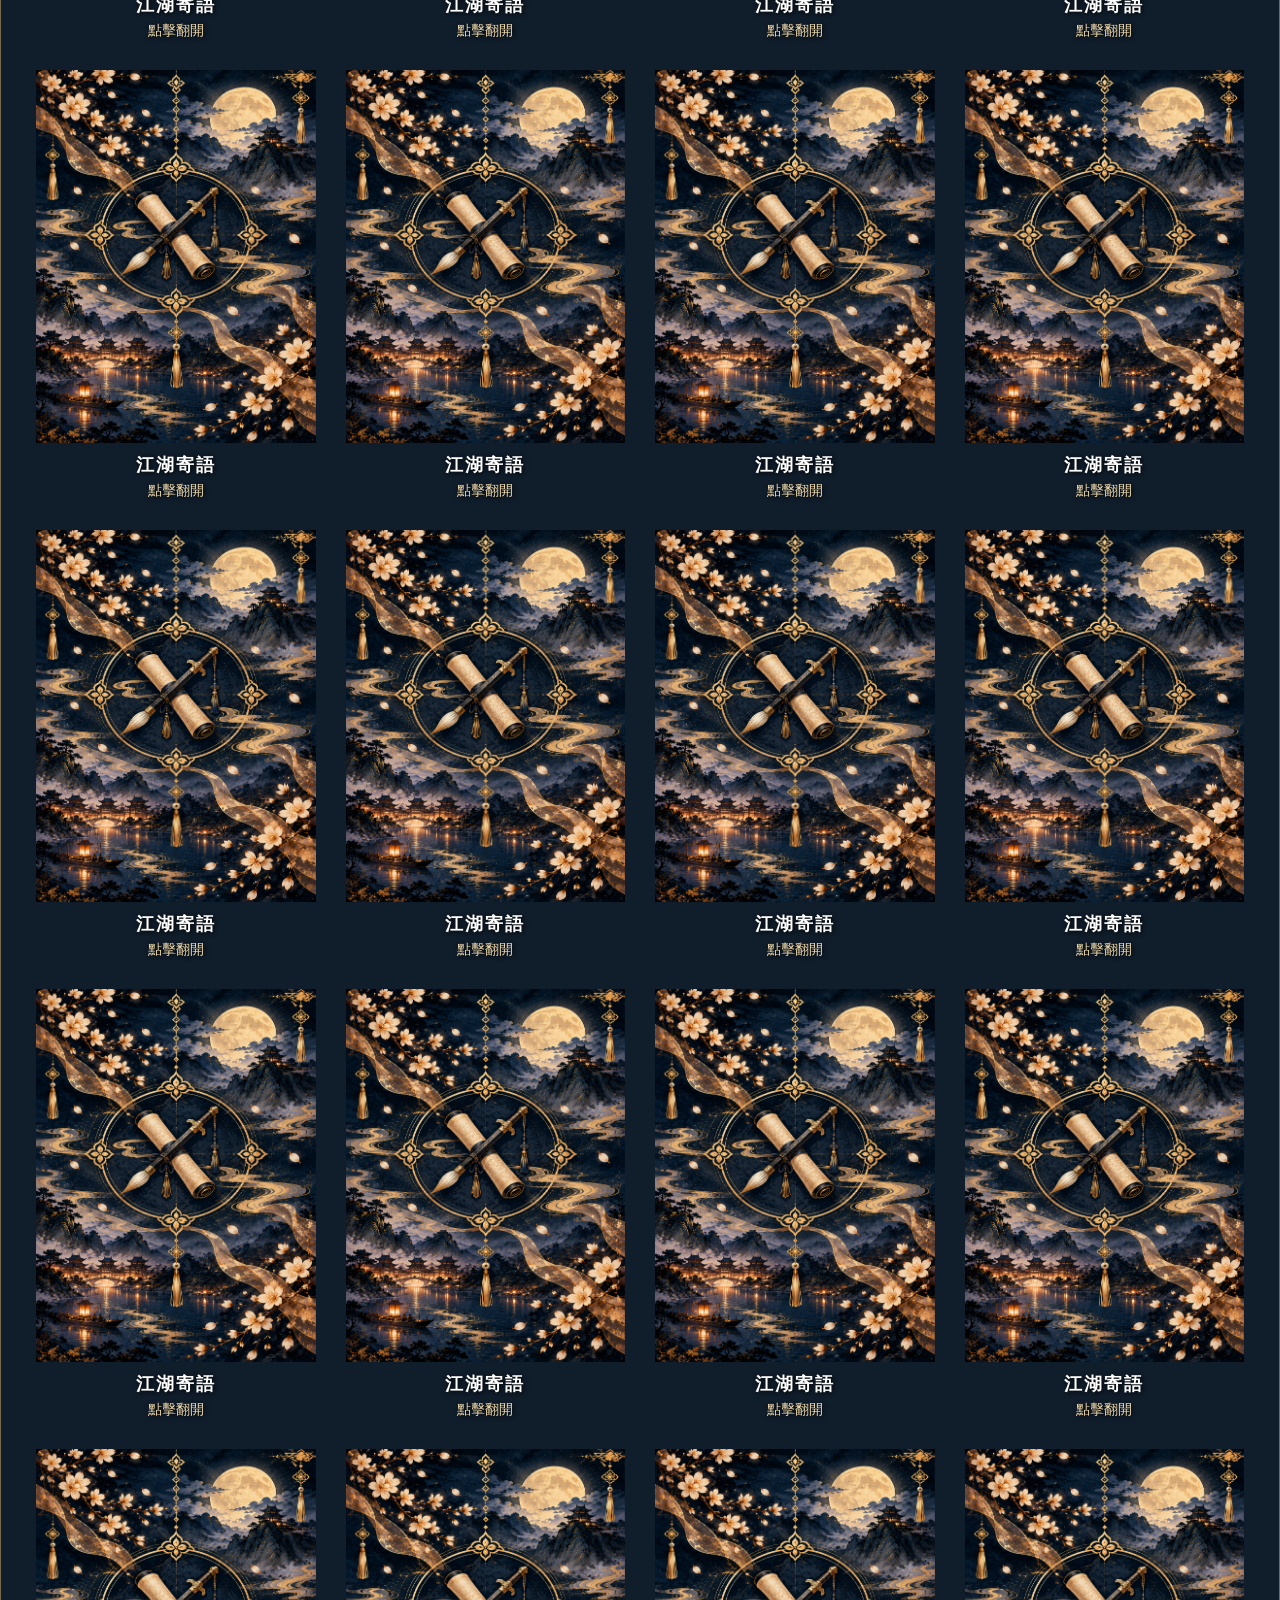
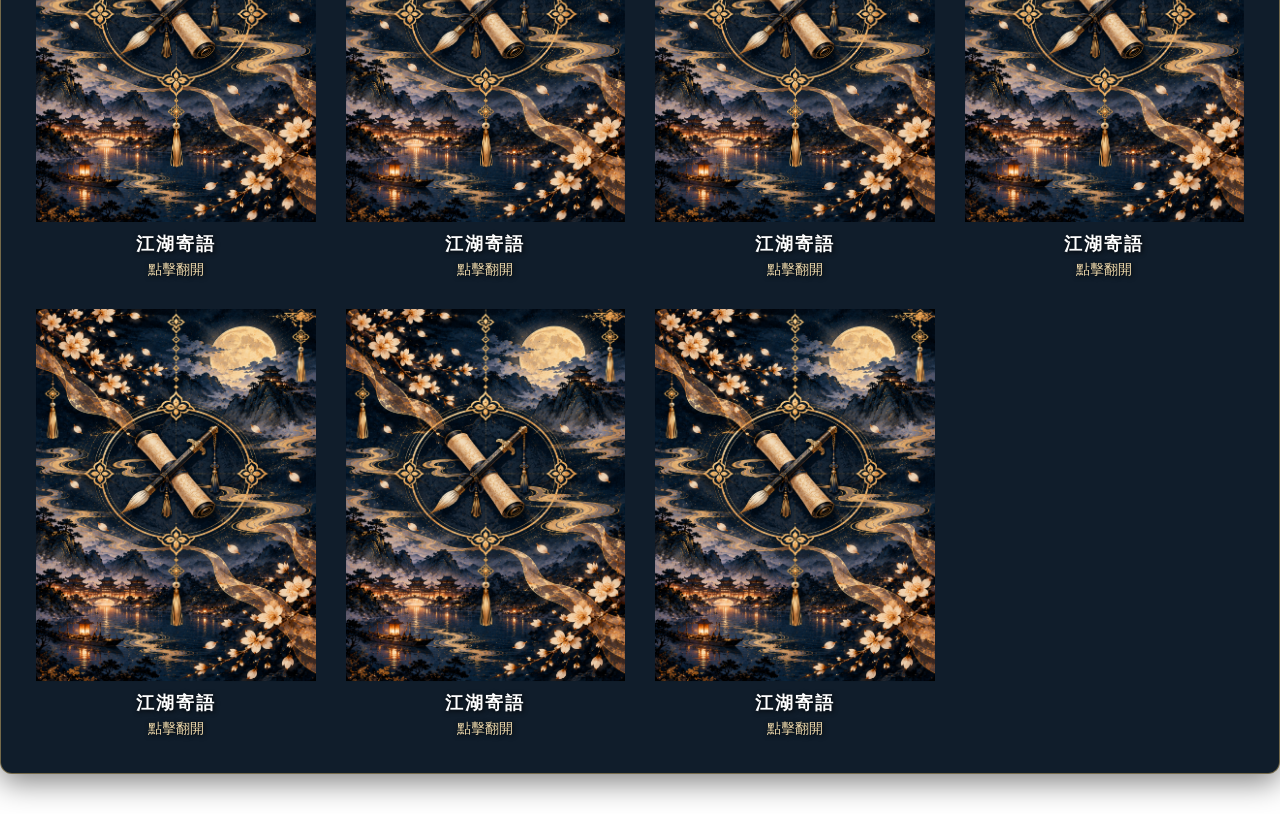
==== commit fcf8ca59: "Add files via upload" ====
--- a/cow.html
+++ b/cow.html
@@ -3,19 +3,18 @@
 <head>
     <meta charset="UTF-8">
     <meta name="viewport" content="width=device-width, initial-scale=1.0">
-    <title>給狐牛大的信｜江湖寄語</title>
+    <title>給牛大的信｜江湖寄語</title>
     <link rel="stylesheet" href="style.css">
 </head>
 <body>
-    <div class="music-player">
+    <div class="music-player" id="music-player">
+        <button type="button" id="music-toggle" class="music-toggle" aria-label="打開音樂控制" aria-expanded="false">♫</button>
         <div class="music-info"><span class="music-icon">♫</span><div><h3>江湖雅樂</h3><p id="music-name">執筆無悔</p></div></div>
         <div class="music-controls"><button id="play-btn">▶</button></div>
-        <div class="progress-control"><span id="current-time">0:00</span><input id="music-progress" type="range" min="0" max="0" step="0.1" value="0" aria-label="音樂播放進度"><span id="duration">0:00</span></div>
         <div class="volume-control"><span>音量</span><input id="volume" type="range" min="0" max="1" step="0.01" value="0.2"></div>
         <audio id="bgm" loop><source src="music/music1.mp3" type="audio/mpeg"></audio>
     </div>
     <header><h1>給牛大的信</h1><p>千言萬語，皆是心意。</p><a href="index.html" class="back-btn">返回首頁</a></header>
-    <div class="card-tools"><input id="card-search" type="search" placeholder="搜尋暱稱或留言內容……" aria-label="搜尋留言"><button id="favorites-filter" type="button" aria-pressed="false">♡ 只看收藏</button></div>
     <div class="random-container"><button id="random-btn">✦ 隨機抽取一張留言 ✦</button></div>
     <main class="card-wall">
 <div class="card-item">
@@ -25,8 +24,7 @@
             <div class="card-back">
                 <div class="message-content">
                     <p class="sender"><strong>投稿人：</strong>兔兔</p>
-                    <p class="post-date"><strong>投稿日期：</strong>2026-09-26</p>
-                    <p class="message"><strong>內容：</strong><span class="message-text">謝謝牛大一開始將我提上吉祥物的位置，我很珍惜在dc和執筆遇到的人事物，想製作這個小驚喜的想法也是因為你一直有在dc活躍氣氛，製造一個又一個有趣的話題，謝謝你，謝謝狐大，也謝謝執筆，讓我認識了一大群這麼好的朋友。</span></p>
+                    <p class="message"><strong>內容：</strong> <span class="message-text">謝謝牛大一開始將我提上吉祥物的位置，我很珍惜在dc和執筆遇到的人事物，想製作這個小驚喜的想法也是因為你一直有在dc活躍氣氛，製造一個又一個有趣的話題，謝謝你，謝謝狐大，也謝謝執筆，讓我認識了一大群這麼好的朋友。</span></p>
                 </div>
             </div>
         </div>
@@ -41,8 +39,7 @@
             <div class="card-back">
                 <div class="message-content">
                     <p class="sender"><strong>投稿人：</strong>危閣米布丁</p>
-                    <p class="post-date"><strong>投稿日期：</strong>2026-09-26</p>
-                    <p class="message"><strong>內容：</strong><span class="message-text">辛苦你了犧牲小我完成大我</span></p>
+                    <p class="message"><strong>內容：</strong> <span class="message-text">辛苦你了犧牲小我完成大我</span></p>
                 </div>
             </div>
         </div>
@@ -57,8 +54,7 @@
             <div class="card-back">
                 <div class="message-content">
                     <p class="sender"><strong>投稿人：</strong>桃桃</p>
-                    <p class="post-date"><strong>投稿日期：</strong>2026-09-26</p>
-                    <p class="message"><strong>內容：</strong><span class="message-text">ㄌㄩㄝ 
+                    <p class="message"><strong>內容：</strong> <span class="message-text">ㄌㄩㄝ 
 好啦 辛苦你熱絡整個群組 金歡喜</span></p>
                 </div>
             </div>
@@ -74,8 +70,7 @@
             <div class="card-back">
                 <div class="message-content">
                     <p class="sender"><strong>投稿人：</strong>蛇蛇博士</p>
-                    <p class="post-date"><strong>投稿日期：</strong>2026-09-26</p>
-                    <p class="message"><strong>內容：</strong><span class="message-text">我覺得這個遊戲的dc社群能這麼熱絡，牛大的功勞不可少，牛大辛苦了。</span></p>
+                    <p class="message"><strong>內容：</strong> <span class="message-text">我覺得這個遊戲的dc社群能這麼熱絡，牛大的功勞不可少，牛大辛苦了。</span></p>
                 </div>
             </div>
         </div>
@@ -90,8 +85,7 @@
             <div class="card-back">
                 <div class="message-content">
                     <p class="sender"><strong>投稿人：</strong>暮</p>
-                    <p class="post-date"><strong>投稿日期：</strong>2026-09-26</p>
-                    <p class="message"><strong>內容：</strong><span class="message-text">多吃草~ww</span></p>
+                    <p class="message"><strong>內容：</strong> <span class="message-text">多吃草~ww</span></p>
                 </div>
             </div>
         </div>
@@ -106,8 +100,7 @@
             <div class="card-back">
                 <div class="message-content">
                     <p class="sender"><strong>投稿人：</strong>墨竹</p>
-                    <p class="post-date"><strong>投稿日期：</strong>2026-09-26</p>
-                    <p class="message"><strong>內容：</strong><span class="message-text">牛大 多謝你的認可 我也被你拉來當掌櫃 在一些貼文都幫我處理了9成我基本能夠直接發文 每天能夠在DC群陪著胡鬧 在各個平台發文推廣 看著江湖長大 有著托舉這一切 DC有了定心骨 辛苦了 也給自己緩口氣 不蒙嫌棄 我還在這看著這江湖</span></p>
+                    <p class="message"><strong>內容：</strong> <span class="message-text">牛大 多謝你的認可 我也被你拉來當掌櫃 在一些貼文都幫我處理了9成我基本能夠直接發文 每天能夠在DC群陪著胡鬧 在各個平台發文推廣 看著江湖長大 有著托舉這一切 DC有了定心骨 辛苦了 也給自己緩口氣 不蒙嫌棄 我還在這看著這江湖</span></p>
                 </div>
             </div>
         </div>
@@ -122,8 +115,7 @@
             <div class="card-back">
                 <div class="message-content">
                     <p class="sender"><strong>投稿人：</strong>墨塵蟎</p>
-                    <p class="post-date"><strong>投稿日期：</strong>2026-09-27</p>
-                    <p class="message"><strong>內容：</strong><span class="message-text">感謝您創造了一個很好的玩家群組,讓我們在遊戲外還可以認識到更多的玩家,希望您在掛睡的同時還是不要關麥,讓我們繼續聽您打呼🫡</span></p>
+                    <p class="message"><strong>內容：</strong> <span class="message-text">感謝您創造了一個很好的玩家群組,讓我們在遊戲外還可以認識到更多的玩家,希望您在掛睡的同時還是不要關麥,讓我們繼續聽您打呼🫡</span></p>
                 </div>
             </div>
         </div>
@@ -138,8 +130,7 @@
             <div class="card-back">
                 <div class="message-content">
                     <p class="sender"><strong>投稿人：</strong>楓天羽</p>
-                    <p class="post-date"><strong>投稿日期：</strong>2026-09-27</p>
-                    <p class="message"><strong>內容：</strong><span class="message-text">感謝牛大犧性自己為大家帶來歡樂</span></p>
+                    <p class="message"><strong>內容：</strong> <span class="message-text">感謝牛大犧性自己為大家帶來歡樂</span></p>
                 </div>
             </div>
         </div>
@@ -154,8 +145,7 @@
             <div class="card-back">
                 <div class="message-content">
                     <p class="sender"><strong>投稿人：</strong>Cobrasonic 香仔</p>
-                    <p class="post-date"><strong>投稿日期：</strong>2026-09-27</p>
-                    <p class="message"><strong>內容：</strong><span class="message-text">真的有才</span></p>
+                    <p class="message"><strong>內容：</strong> <span class="message-text">真的有才</span></p>
                 </div>
             </div>
         </div>
@@ -170,8 +160,7 @@
             <div class="card-back">
                 <div class="message-content">
                     <p class="sender"><strong>投稿人：</strong>小花生</p>
-                    <p class="post-date"><strong>投稿日期：</strong>2026-09-27</p>
-                    <p class="message"><strong>內容：</strong><span class="message-text">哞～～～～ </span></p>
+                    <p class="message"><strong>內容：</strong> <span class="message-text">哞～～～～ </span></p>
                 </div>
             </div>
         </div>
@@ -186,8 +175,7 @@
             <div class="card-back">
                 <div class="message-content">
                     <p class="sender"><strong>投稿人：</strong>聲聲</p>
-                    <p class="post-date"><strong>投稿日期：</strong>2026-09-27</p>
-                    <p class="message"><strong>內容：</strong><span class="message-text">牛肉必須做成料理！</span></p>
+                    <p class="message"><strong>內容：</strong> <span class="message-text">牛肉必須做成料理！</span></p>
                 </div>
             </div>
         </div>
@@ -202,8 +190,7 @@
             <div class="card-back">
                 <div class="message-content">
                     <p class="sender"><strong>投稿人：</strong>冰雪霜</p>
-                    <p class="post-date"><strong>投稿日期：</strong>2026-09-27</p>
-                    <p class="message"><strong>內容：</strong><span class="message-text">謝謝大家用心的維護社群，辛苦了</span></p>
+                    <p class="message"><strong>內容：</strong> <span class="message-text">謝謝大家用心的維護社群，辛苦了</span></p>
                 </div>
             </div>
         </div>
@@ -218,8 +205,7 @@
             <div class="card-back">
                 <div class="message-content">
                     <p class="sender"><strong>投稿人：</strong>麒麟</p>
-                    <p class="post-date"><strong>投稿日期：</strong>2026-09-27</p>
-                    <p class="message"><strong>內容：</strong><span class="message-text">哞</span></p>
+                    <p class="message"><strong>內容：</strong> <span class="message-text">哞</span></p>
                 </div>
             </div>
         </div>
@@ -234,8 +220,7 @@
             <div class="card-back">
                 <div class="message-content">
                     <p class="sender"><strong>投稿人：</strong>EBK</p>
-                    <p class="post-date"><strong>投稿日期：</strong>2026-09-27</p>
-                    <p class="message"><strong>內容：</strong><span class="message-text">要是沒看到你的Threads文 我可能都不知道有這個好玩遊戲</span></p>
+                    <p class="message"><strong>內容：</strong> <span class="message-text">要是沒看到你的Threads文 我可能都不知道有這個好玩遊戲</span></p>
                 </div>
             </div>
         </div>
@@ -250,9 +235,8 @@
             <div class="card-back">
                 <div class="message-content">
                     <p class="sender"><strong>投稿人：</strong>沐沐</p>
-                    <p class="post-date"><strong>投稿日期：</strong>2026-09-27</p>
-                    <p class="message"><strong>內容：</strong><span class="message-text">牛大！我們要繼續撞人（X 
-我會繼續努力經營執筆號的～希望有一天在執筆世界裡真的出現執筆號，到時候我要「執筆號二船長」的稱號！！！៸៸᳐ ⦁ ⩊ ⦁ ៸៸᳐ฅ</span></p>
+                    <p class="message"><strong>內容：</strong> <span class="message-text">牛大！我們要繼續撞人（X 
+我會繼續努力經營執筆號的～希望有一天在執筆世界裡真的出現執筆號，到時候我要「執筆號二船長」的稱號！！！</span></p>
                 </div>
             </div>
         </div>
@@ -267,8 +251,7 @@
             <div class="card-back">
                 <div class="message-content">
                     <p class="sender"><strong>投稿人：</strong>蔡萊姆</p>
-                    <p class="post-date"><strong>投稿日期：</strong>2026-09-27</p>
-                    <p class="message"><strong>內容：</strong><span class="message-text">吾必追殺汝至天涯海角，牛來快跑</span></p>
+                    <p class="message"><strong>內容：</strong> <span class="message-text">吾必追殺汝至天涯海角，牛來快跑</span></p>
                 </div>
             </div>
         </div>
@@ -283,8 +266,7 @@
             <div class="card-back">
                 <div class="message-content">
                     <p class="sender"><strong>投稿人：</strong>械玄</p>
-                    <p class="post-date"><strong>投稿日期：</strong>2026-09-27</p>
-                    <p class="message"><strong>內容：</strong><span class="message-text">加油</span></p>
+                    <p class="message"><strong>內容：</strong> <span class="message-text">加油</span></p>
                 </div>
             </div>
         </div>
@@ -299,8 +281,7 @@
             <div class="card-back">
                 <div class="message-content">
                     <p class="sender"><strong>投稿人：</strong>艾斯</p>
-                    <p class="post-date"><strong>投稿日期：</strong>2026-09-27</p>
-                    <p class="message"><strong>內容：</strong><span class="message-text">從內測開服第一天玩到現在 不知不覺也過了快兩個月 感謝牛大狐你的宣傳讓我了解到有這麼一款遊戲 你所構想的一些活動跟帶動社群氣氛真的很棒 雖然平時大家常常對你開一些玩笑 但你總能用愉快的口氣帶過 這真的不容易 相信大家內心也是很尊重敬佩你的(應該吧 最後也謝謝你平常的關心
+                    <p class="message"><strong>內容：</strong> <span class="message-text">從內測開服第一天玩到現在 不知不覺也過了快兩個月 感謝牛大狐你的宣傳讓我了解到有這麼一款遊戲 你所構想的一些活動跟帶動社群氣氛真的很棒 雖然平時大家常常對你開一些玩笑 但你總能用愉快的口氣帶過 這真的不容易 相信大家內心也是很尊重敬佩你的(應該吧 最後也謝謝你平常的關心
 祝福你往後的日子能跟老大繼續攜手共進把執筆繼續做大做強</span></p>
                 </div>
             </div>
@@ -316,8 +297,7 @@
             <div class="card-back">
                 <div class="message-content">
                     <p class="sender"><strong>投稿人：</strong>樂智貘貘</p>
-                    <p class="post-date"><strong>投稿日期：</strong>2026-09-27</p>
-                    <p class="message"><strong>內容：</strong><span class="message-text">祝未來遊戲也順順利利，身體健康</span></p>
+                    <p class="message"><strong>內容：</strong> <span class="message-text">祝未來遊戲也順順利利，身體健康</span></p>
                 </div>
             </div>
         </div>
@@ -332,8 +312,7 @@
             <div class="card-back">
                 <div class="message-content">
                     <p class="sender"><strong>投稿人：</strong>龍影風</p>
-                    <p class="post-date"><strong>投稿日期：</strong>2026-09-28</p>
-                    <p class="message"><strong>內容：</strong><span class="message-text">多謝你們的付出</span></p>
+                    <p class="message"><strong>內容：</strong> <span class="message-text">多謝你們的付出</span></p>
                 </div>
             </div>
         </div>
@@ -348,8 +327,163 @@
             <div class="card-back">
                 <div class="message-content">
                     <p class="sender"><strong>投稿人：</strong>櫻海</p>
-                    <p class="post-date"><strong>投稿日期：</strong>2026-09-28</p>
-                    <p class="message"><strong>內容：</strong><span class="message-text">牛大，謝謝你一直維持DC的氣氛陪我們一起聊天，你是我們的快樂果、開心果！</span></p>
+                    <p class="message"><strong>內容：</strong> <span class="message-text">牛大，謝謝你一直維持DC的氣氛陪我們一起聊天，你是我們的快樂果、開心果！</span></p>
+                </div>
+            </div>
+        </div>
+    </div>
+    <div class="card-caption"><h2>江湖寄語</h2><p>點擊翻開</p></div>
+</div>
+
+<div class="card-item">
+    <div class="card">
+        <div class="card-inner">
+            <div class="card-front"></div>
+            <div class="card-back">
+                <div class="message-content">
+                    <p class="sender"><strong>投稿人：</strong>非洲人</p>
+                    <p class="message"><strong>內容：</strong> <span class="message-text">幾首歌都好正，我永遠記得係辦公室播秋姐主題曲的那天……繼續創作，我會食住牛排期待下一首作品</span></p>
+                </div>
+            </div>
+        </div>
+    </div>
+    <div class="card-caption"><h2>江湖寄語</h2><p>點擊翻開</p></div>
+</div>
+
+<div class="card-item">
+    <div class="card">
+        <div class="card-inner">
+            <div class="card-front"></div>
+            <div class="card-back">
+                <div class="message-content">
+                    <p class="sender"><strong>投稿人：</strong>God</p>
+                    <p class="message"><strong>內容：</strong> <span class="message-text">甚麼時候才要更新罵人的文</span></p>
+                </div>
+            </div>
+        </div>
+    </div>
+    <div class="card-caption"><h2>江湖寄語</h2><p>點擊翻開</p></div>
+</div>
+
+<div class="card-item">
+    <div class="card">
+        <div class="card-inner">
+            <div class="card-front"></div>
+            <div class="card-back">
+                <div class="message-content">
+                    <p class="sender"><strong>投稿人：</strong>駱馬俠</p>
+                    <p class="message"><strong>內容：</strong> <span class="message-text">辛苦了！希望所有人都能繼續快樂地玩耍，受迫害擔當就繼續享受吧！</span></p>
+                </div>
+            </div>
+        </div>
+    </div>
+    <div class="card-caption"><h2>江湖寄語</h2><p>點擊翻開</p></div>
+</div>
+
+<div class="card-item">
+    <div class="card">
+        <div class="card-inner">
+            <div class="card-front"></div>
+            <div class="card-back">
+                <div class="message-content">
+                    <p class="sender"><strong>投稿人：</strong>火雞</p>
+                    <p class="message"><strong>內容：</strong> <span class="message-text">蘇格蘭高地牛好吃</span></p>
+                </div>
+            </div>
+        </div>
+    </div>
+    <div class="card-caption"><h2>江湖寄語</h2><p>點擊翻開</p></div>
+</div>
+
+<div class="card-item">
+    <div class="card">
+        <div class="card-inner">
+            <div class="card-front"></div>
+            <div class="card-back">
+                <div class="message-content">
+                    <p class="sender"><strong>投稿人：</strong>雷德爾</p>
+                    <p class="message"><strong>內容：</strong> <span class="message-text">今天晚餐，我想來點....</span></p>
+                </div>
+            </div>
+        </div>
+    </div>
+    <div class="card-caption"><h2>江湖寄語</h2><p>點擊翻開</p></div>
+</div>
+
+<div class="card-item">
+    <div class="card">
+        <div class="card-inner">
+            <div class="card-front"></div>
+            <div class="card-back">
+                <div class="message-content">
+                    <p class="sender"><strong>投稿人：</strong>肥龍龍龍龍</p>
+                    <p class="message"><strong>內容：</strong> <span class="message-text">感謝製作出這麼一款遊戲，其實一開始就是在threads上找尋相關的ai遊戲，偶然發現了執筆，總覺得自己當初留著的選擇很正確。
+
+牛大真的是為了這個遊戲付出很多，雖然能感受到與我們的互動是真的有趣，因此可能樂此不疲嗎？但還是欣賞敬佩為了執筆江湖所做的種種！
+
+希望未來能與牛大一同見證當初所設下的目標，成為浩瀚執筆宇宙的其中一員</span></p>
+                </div>
+            </div>
+        </div>
+    </div>
+    <div class="card-caption"><h2>江湖寄語</h2><p>點擊翻開</p></div>
+</div>
+
+<div class="card-item">
+    <div class="card">
+        <div class="card-inner">
+            <div class="card-front"></div>
+            <div class="card-back">
+                <div class="message-content">
+                    <p class="sender"><strong>投稿人：</strong>林秋（角色林清元）</p>
+                    <p class="message"><strong>內容：</strong> <span class="message-text">不知道，沒看過，我只是一個純粹可愛的武俠迷，迷路來了</span></p>
+                </div>
+            </div>
+        </div>
+    </div>
+    <div class="card-caption"><h2>江湖寄語</h2><p>點擊翻開</p></div>
+</div>
+
+<div class="card-item">
+    <div class="card">
+        <div class="card-inner">
+            <div class="card-front"></div>
+            <div class="card-back">
+                <div class="message-content">
+                    <p class="sender"><strong>投稿人：</strong>第五玄寂</p>
+                    <p class="message"><strong>內容：</strong> <span class="message-text">一個成功的遊戲需要很多人支持，謝謝牛大鼎力相助</span></p>
+                </div>
+            </div>
+        </div>
+    </div>
+    <div class="card-caption"><h2>江湖寄語</h2><p>點擊翻開</p></div>
+</div>
+
+<div class="card-item">
+    <div class="card">
+        <div class="card-inner">
+            <div class="card-front"></div>
+            <div class="card-back">
+                <div class="message-content">
+                    <p class="sender"><strong>投稿人：</strong>镇秀</p>
+                    <p class="message"><strong>內容：</strong> <span class="message-text">感谢你们努力发展经营这游戏
+这执笔的世界观想必能满足很多和我一样的人的愿望，谁不想看着带着自己人设的角色在江湖里遨游探险，结识各种各样的人呢
+也很期待执笔山河志里的故事和玩家们见面</span></p>
+                </div>
+            </div>
+        </div>
+    </div>
+    <div class="card-caption"><h2>江湖寄語</h2><p>點擊翻開</p></div>
+</div>
+
+<div class="card-item">
+    <div class="card">
+        <div class="card-inner">
+            <div class="card-front"></div>
+            <div class="card-back">
+                <div class="message-content">
+                    <p class="sender"><strong>投稿人：</strong>樂曦</p>
+                    <p class="message"><strong>內容：</strong> <span class="message-text">如果說兔兔是擅長帶來歡笑的吉祥物，我覺得牛大也算是吉祥物，是負責扛壓給人好欺負的那種吉祥物，而導致會很常讓大多數人忽略牛大的付出與辛苦；辛苦了！記得你在匿名牆分享過你自己的綽號由來，或許因為我們都是「29」（笑）所以特別能夠共情，我的取名也是似曾相似的經過，願往後的日子也能夠繼續一起歡笑。</span></p>
                 </div>
             </div>
         </div>
--- a/style.css
+++ b/style.css
@@ -368,24 +368,6 @@
     display: flex;
     justify-content: center;
     margin-bottom: 12px;
-}
-
-.progress-control {
-    display: flex;
-    align-items: center;
-    gap: 7px;
-    margin: 0 0 12px;
-    font-size: 11px;
-    color: #c9b98e;
-    font-variant-numeric: tabular-nums;
-}
-
-#music-progress {
-    flex: 1;
-    min-width: 0;
-    height: 5px;
-    accent-color: #d8b66a;
-    cursor: pointer;
 }
 
 #play-btn {
@@ -499,76 +481,66 @@
     white-space: pre-wrap;
 }
 
-/* 搜尋與收藏工具列 */
-.card-tools {
-    display: flex;
-    justify-content: center;
-    align-items: center;
-    gap: 10px;
-    max-width: 700px;
-    margin: 20px auto 0;
-    padding: 0 20px;
-}
-
-#card-search {
-    flex: 1;
-    min-width: 0;
-    max-width: 480px;
-    padding: 11px 14px;
-    color: #f5dfb0;
-    background: rgba(16, 29, 43, 0.92);
+/* 手機版音樂音符按鈕 */
+.music-toggle {
+    display: none;
     border: 1px solid #d8b66a;
-    border-radius: 8px;
-    font: inherit;
-    font-size: 15px;
-    outline: none;
-}
-
-#card-search::placeholder { color: #c7c0b0; }
-#card-search:focus { box-shadow: 0 0 0 2px rgba(216, 182, 106, 0.35); }
-
-#favorites-filter, .favorite-btn {
-    padding: 10px 14px;
-    color: #f5dfb0;
-    background: rgba(16, 29, 43, 0.92);
-    border: 1px solid #d8b66a;
-    border-radius: 8px;
+    border-radius: 50%;
+    width: 48px;
+    height: 48px;
+    background: #101d2b;
+    color: #f5dfb0;
+    font-size: 27px;
+    line-height: 1;
+    box-shadow: 0 4px 14px rgba(0,0,0,.45);
     cursor: pointer;
-    font: inherit;
-    transition: 0.2s;
-}
-
-#favorites-filter[aria-pressed="true"], .favorite-btn.is-favorite {
-    color: #fff;
-    background: #8d3048;
-    border-color: #e7a1b2;
-}
-
-.card-item { position: relative; }
-.favorite-btn {
-    position: absolute;
-    top: 8px;
-    right: 8px;
-    z-index: 5;
-    width: 38px;
-    height: 38px;
-    padding: 0;
-    font-size: 21px;
-    line-height: 1;
-    background: rgba(16, 29, 43, 0.9);
-}
-
-.favorite-btn:hover, #favorites-filter:hover {
-    background: #d8b66a;
-    color: #172334;
-}
-
-.card-item[hidden] { display: none !important; }
-
+}
+.music-toggle:focus-visible {
+    outline: 2px solid #fff;
+    outline-offset: 3px;
+}
 @media (max-width: 600px) {
-    .card-tools { gap: 6px; padding: 0 12px; }
-    #card-search { font-size: 13px; padding: 10px; }
-    #favorites-filter { font-size: 12px; padding: 10px 9px; white-space: nowrap; }
-    .favorite-btn { width: 34px; height: 34px; font-size: 19px; }
-}
-
+    .music-player {
+        top: auto;
+        left: auto;
+        right: 14px;
+        bottom: 86px;
+        width: auto;
+        min-width: 0;
+        padding: 0;
+        border: 0;
+        background: transparent;
+        box-shadow: none;
+        border-radius: 50%;
+    }
+    .music-toggle {
+        display: block;
+        position: relative;
+        z-index: 2;
+    }
+    .music-info,
+    .music-controls,
+    .volume-control {
+        display: none;
+    }
+    .music-player.mobile-open {
+        width: 220px;
+        padding: 12px;
+        border: 1px solid #d8b66a;
+        border-radius: 12px;
+        background: rgba(16, 29, 43, .97);
+        box-shadow: 0 4px 15px rgba(0,0,0,.5);
+    }
+    .music-player.mobile-open .music-info,
+    .music-player.mobile-open .music-controls,
+    .music-player.mobile-open .volume-control {
+        display: flex;
+    }
+    .music-player.mobile-open .music-info { margin-bottom: 10px; }
+    .music-player.mobile-open .music-controls { margin-bottom: 10px; }
+    .music-player.mobile-open .volume-control { display: flex; }
+    .music-player.mobile-open .music-toggle {
+        margin-left: auto;
+        margin-bottom: 8px;
+    }
+}
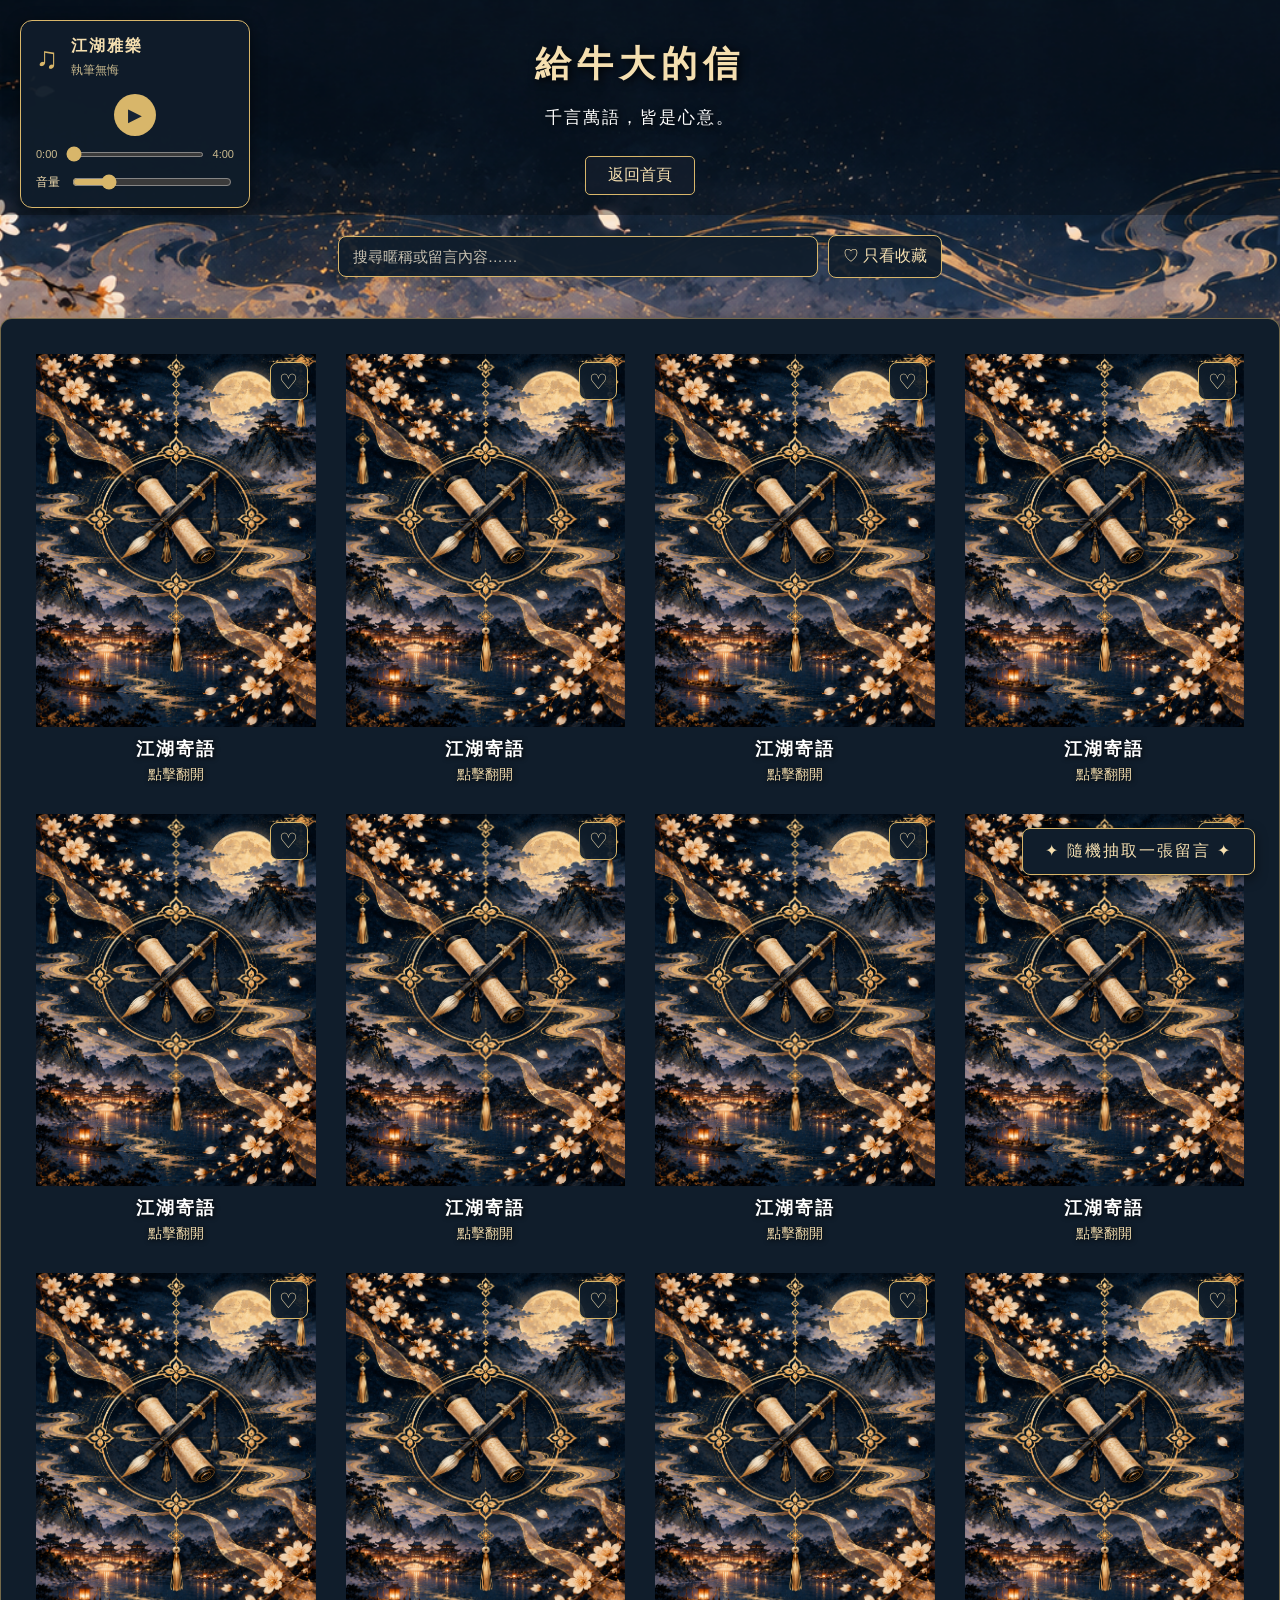
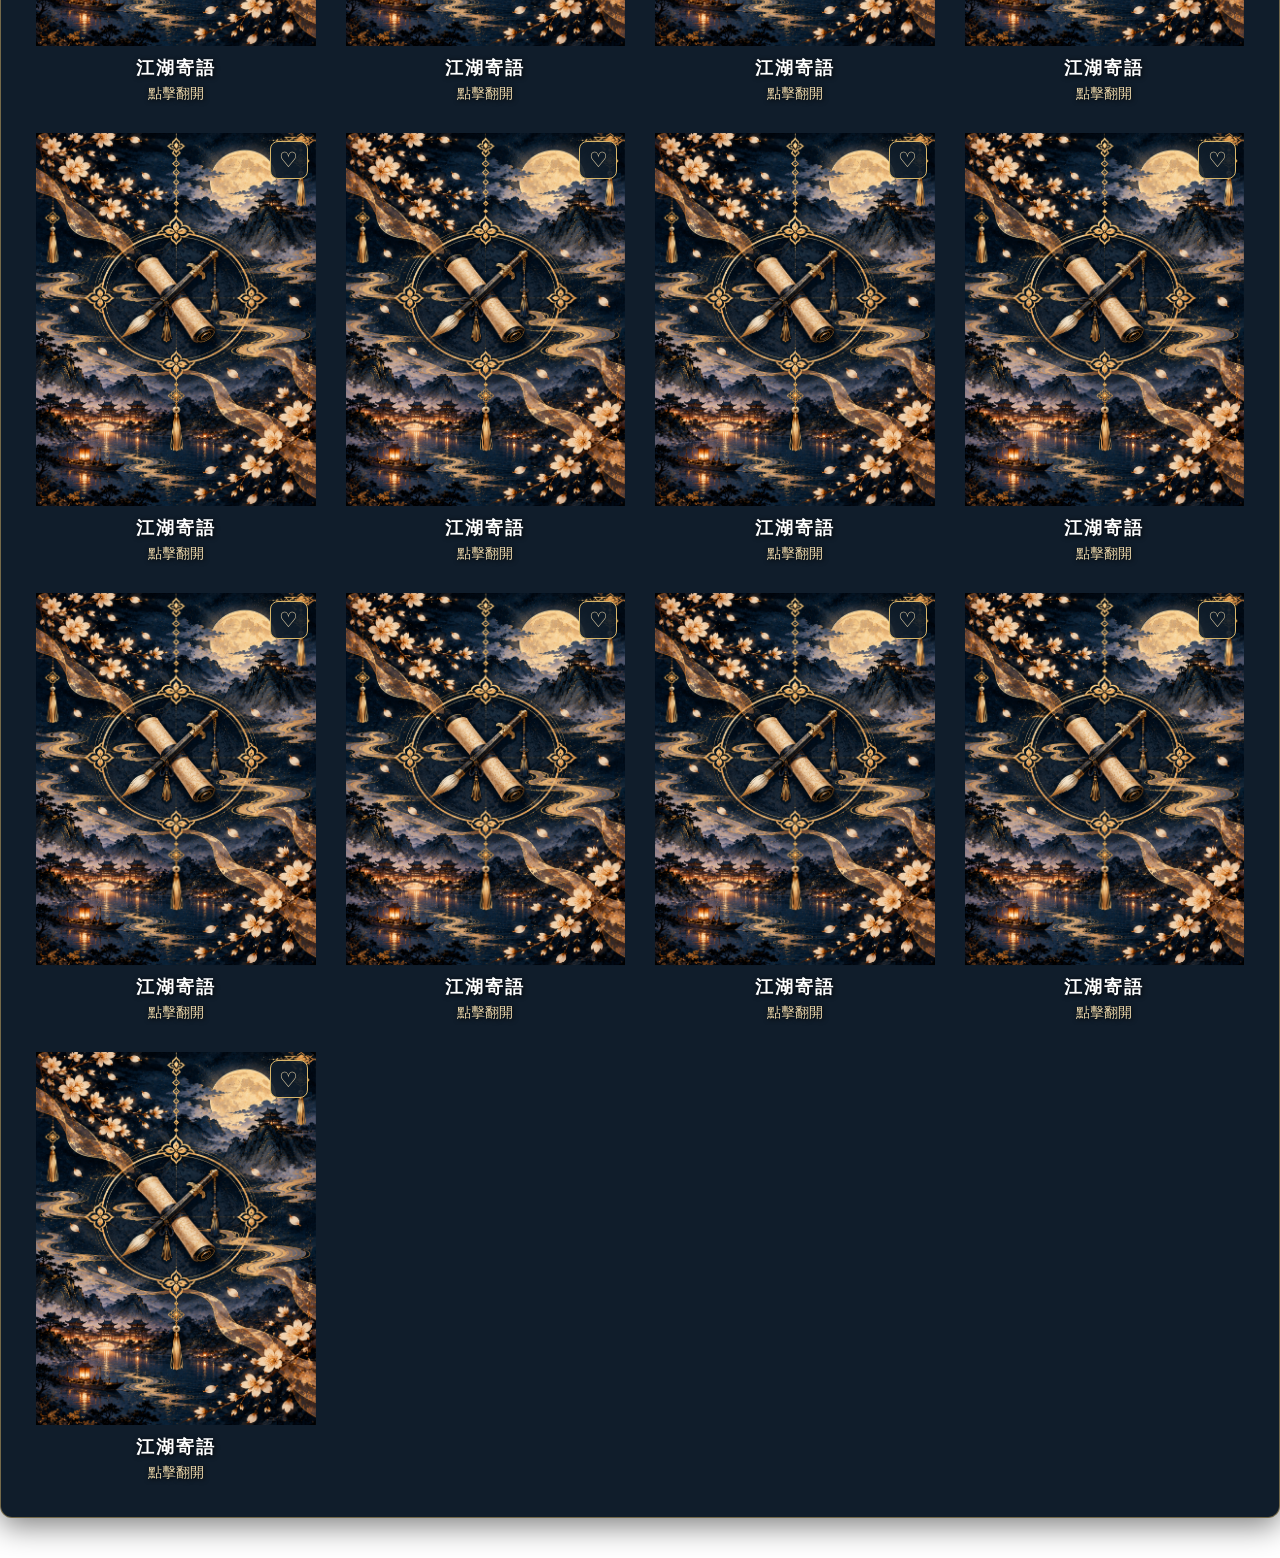
==== commit 800257f4: "Add files via upload" ====
--- a/cow.html
+++ b/cow.html
@@ -3,18 +3,19 @@
 <head>
     <meta charset="UTF-8">
     <meta name="viewport" content="width=device-width, initial-scale=1.0">
-    <title>給牛大的信｜江湖寄語</title>
+    <title>給狐牛大的信｜江湖寄語</title>
     <link rel="stylesheet" href="style.css">
 </head>
 <body>
-    <div class="music-player" id="music-player">
-        <button type="button" id="music-toggle" class="music-toggle" aria-label="打開音樂控制" aria-expanded="false">♫</button>
+    <div class="music-player">
         <div class="music-info"><span class="music-icon">♫</span><div><h3>江湖雅樂</h3><p id="music-name">執筆無悔</p></div></div>
         <div class="music-controls"><button id="play-btn">▶</button></div>
+        <div class="progress-control"><span id="current-time">0:00</span><input id="music-progress" type="range" min="0" max="0" step="0.1" value="0" aria-label="音樂播放進度"><span id="duration">0:00</span></div>
         <div class="volume-control"><span>音量</span><input id="volume" type="range" min="0" max="1" step="0.01" value="0.2"></div>
         <audio id="bgm" loop><source src="music/music1.mp3" type="audio/mpeg"></audio>
     </div>
     <header><h1>給牛大的信</h1><p>千言萬語，皆是心意。</p><a href="index.html" class="back-btn">返回首頁</a></header>
+    <div class="card-tools"><input id="card-search" type="search" placeholder="搜尋暱稱或留言內容……" aria-label="搜尋留言"><button id="favorites-filter" type="button" aria-pressed="false">♡ 只看收藏</button></div>
     <div class="random-container"><button id="random-btn">✦ 隨機抽取一張留言 ✦</button></div>
     <main class="card-wall">
 <div class="card-item">
@@ -24,7 +25,8 @@
             <div class="card-back">
                 <div class="message-content">
                     <p class="sender"><strong>投稿人：</strong>兔兔</p>
-                    <p class="message"><strong>內容：</strong> <span class="message-text">謝謝牛大一開始將我提上吉祥物的位置，我很珍惜在dc和執筆遇到的人事物，想製作這個小驚喜的想法也是因為你一直有在dc活躍氣氛，製造一個又一個有趣的話題，謝謝你，謝謝狐大，也謝謝執筆，讓我認識了一大群這麼好的朋友。</span></p>
+                    <p class="post-date"><strong>投稿日期：</strong>2026-09-26</p>
+                    <p class="message"><strong>內容：</strong><span class="message-text">謝謝牛大一開始將我提上吉祥物的位置，我很珍惜在dc和執筆遇到的人事物，想製作這個小驚喜的想法也是因為你一直有在dc活躍氣氛，製造一個又一個有趣的話題，謝謝你，謝謝狐大，也謝謝執筆，讓我認識了一大群這麼好的朋友。</span></p>
                 </div>
             </div>
         </div>
@@ -39,7 +41,8 @@
             <div class="card-back">
                 <div class="message-content">
                     <p class="sender"><strong>投稿人：</strong>危閣米布丁</p>
-                    <p class="message"><strong>內容：</strong> <span class="message-text">辛苦你了犧牲小我完成大我</span></p>
+                    <p class="post-date"><strong>投稿日期：</strong>2026-09-26</p>
+                    <p class="message"><strong>內容：</strong><span class="message-text">辛苦你了犧牲小我完成大我</span></p>
                 </div>
             </div>
         </div>
@@ -54,7 +57,8 @@
             <div class="card-back">
                 <div class="message-content">
                     <p class="sender"><strong>投稿人：</strong>桃桃</p>
-                    <p class="message"><strong>內容：</strong> <span class="message-text">ㄌㄩㄝ 
+                    <p class="post-date"><strong>投稿日期：</strong>2026-09-26</p>
+                    <p class="message"><strong>內容：</strong><span class="message-text">ㄌㄩㄝ 
 好啦 辛苦你熱絡整個群組 金歡喜</span></p>
                 </div>
             </div>
@@ -70,7 +74,8 @@
             <div class="card-back">
                 <div class="message-content">
                     <p class="sender"><strong>投稿人：</strong>蛇蛇博士</p>
-                    <p class="message"><strong>內容：</strong> <span class="message-text">我覺得這個遊戲的dc社群能這麼熱絡，牛大的功勞不可少，牛大辛苦了。</span></p>
+                    <p class="post-date"><strong>投稿日期：</strong>2026-09-26</p>
+                    <p class="message"><strong>內容：</strong><span class="message-text">我覺得這個遊戲的dc社群能這麼熱絡，牛大的功勞不可少，牛大辛苦了。</span></p>
                 </div>
             </div>
         </div>
@@ -85,7 +90,8 @@
             <div class="card-back">
                 <div class="message-content">
                     <p class="sender"><strong>投稿人：</strong>暮</p>
-                    <p class="message"><strong>內容：</strong> <span class="message-text">多吃草~ww</span></p>
+                    <p class="post-date"><strong>投稿日期：</strong>2026-09-26</p>
+                    <p class="message"><strong>內容：</strong><span class="message-text">多吃草~ww</span></p>
                 </div>
             </div>
         </div>
@@ -100,7 +106,8 @@
             <div class="card-back">
                 <div class="message-content">
                     <p class="sender"><strong>投稿人：</strong>墨竹</p>
-                    <p class="message"><strong>內容：</strong> <span class="message-text">牛大 多謝你的認可 我也被你拉來當掌櫃 在一些貼文都幫我處理了9成我基本能夠直接發文 每天能夠在DC群陪著胡鬧 在各個平台發文推廣 看著江湖長大 有著托舉這一切 DC有了定心骨 辛苦了 也給自己緩口氣 不蒙嫌棄 我還在這看著這江湖</span></p>
+                    <p class="post-date"><strong>投稿日期：</strong>2026-09-26</p>
+                    <p class="message"><strong>內容：</strong><span class="message-text">牛大 多謝你的認可 我也被你拉來當掌櫃 在一些貼文都幫我處理了9成我基本能夠直接發文 每天能夠在DC群陪著胡鬧 在各個平台發文推廣 看著江湖長大 有著托舉這一切 DC有了定心骨 辛苦了 也給自己緩口氣 不蒙嫌棄 我還在這看著這江湖</span></p>
                 </div>
             </div>
         </div>
@@ -115,7 +122,8 @@
             <div class="card-back">
                 <div class="message-content">
                     <p class="sender"><strong>投稿人：</strong>墨塵蟎</p>
-                    <p class="message"><strong>內容：</strong> <span class="message-text">感謝您創造了一個很好的玩家群組,讓我們在遊戲外還可以認識到更多的玩家,希望您在掛睡的同時還是不要關麥,讓我們繼續聽您打呼🫡</span></p>
+                    <p class="post-date"><strong>投稿日期：</strong>2026-09-27</p>
+                    <p class="message"><strong>內容：</strong><span class="message-text">感謝您創造了一個很好的玩家群組,讓我們在遊戲外還可以認識到更多的玩家,希望您在掛睡的同時還是不要關麥,讓我們繼續聽您打呼🫡</span></p>
                 </div>
             </div>
         </div>
@@ -130,7 +138,8 @@
             <div class="card-back">
                 <div class="message-content">
                     <p class="sender"><strong>投稿人：</strong>楓天羽</p>
-                    <p class="message"><strong>內容：</strong> <span class="message-text">感謝牛大犧性自己為大家帶來歡樂</span></p>
+                    <p class="post-date"><strong>投稿日期：</strong>2026-09-27</p>
+                    <p class="message"><strong>內容：</strong><span class="message-text">感謝牛大犧性自己為大家帶來歡樂</span></p>
                 </div>
             </div>
         </div>
@@ -145,7 +154,8 @@
             <div class="card-back">
                 <div class="message-content">
                     <p class="sender"><strong>投稿人：</strong>Cobrasonic 香仔</p>
-                    <p class="message"><strong>內容：</strong> <span class="message-text">真的有才</span></p>
+                    <p class="post-date"><strong>投稿日期：</strong>2026-09-27</p>
+                    <p class="message"><strong>內容：</strong><span class="message-text">真的有才</span></p>
                 </div>
             </div>
         </div>
@@ -160,7 +170,8 @@
             <div class="card-back">
                 <div class="message-content">
                     <p class="sender"><strong>投稿人：</strong>小花生</p>
-                    <p class="message"><strong>內容：</strong> <span class="message-text">哞～～～～ </span></p>
+                    <p class="post-date"><strong>投稿日期：</strong>2026-09-27</p>
+                    <p class="message"><strong>內容：</strong><span class="message-text">哞～～～～ </span></p>
                 </div>
             </div>
         </div>
@@ -175,7 +186,8 @@
             <div class="card-back">
                 <div class="message-content">
                     <p class="sender"><strong>投稿人：</strong>聲聲</p>
-                    <p class="message"><strong>內容：</strong> <span class="message-text">牛肉必須做成料理！</span></p>
+                    <p class="post-date"><strong>投稿日期：</strong>2026-09-27</p>
+                    <p class="message"><strong>內容：</strong><span class="message-text">牛肉必須做成料理！</span></p>
                 </div>
             </div>
         </div>
@@ -190,7 +202,8 @@
             <div class="card-back">
                 <div class="message-content">
                     <p class="sender"><strong>投稿人：</strong>冰雪霜</p>
-                    <p class="message"><strong>內容：</strong> <span class="message-text">謝謝大家用心的維護社群，辛苦了</span></p>
+                    <p class="post-date"><strong>投稿日期：</strong>2026-09-27</p>
+                    <p class="message"><strong>內容：</strong><span class="message-text">謝謝大家用心的維護社群，辛苦了</span></p>
                 </div>
             </div>
         </div>
@@ -205,7 +218,8 @@
             <div class="card-back">
                 <div class="message-content">
                     <p class="sender"><strong>投稿人：</strong>麒麟</p>
-                    <p class="message"><strong>內容：</strong> <span class="message-text">哞</span></p>
+                    <p class="post-date"><strong>投稿日期：</strong>2026-09-27</p>
+                    <p class="message"><strong>內容：</strong><span class="message-text">哞</span></p>
                 </div>
             </div>
         </div>
@@ -220,7 +234,8 @@
             <div class="card-back">
                 <div class="message-content">
                     <p class="sender"><strong>投稿人：</strong>EBK</p>
-                    <p class="message"><strong>內容：</strong> <span class="message-text">要是沒看到你的Threads文 我可能都不知道有這個好玩遊戲</span></p>
+                    <p class="post-date"><strong>投稿日期：</strong>2026-09-27</p>
+                    <p class="message"><strong>內容：</strong><span class="message-text">要是沒看到你的Threads文 我可能都不知道有這個好玩遊戲</span></p>
                 </div>
             </div>
         </div>
@@ -235,8 +250,9 @@
             <div class="card-back">
                 <div class="message-content">
                     <p class="sender"><strong>投稿人：</strong>沐沐</p>
-                    <p class="message"><strong>內容：</strong> <span class="message-text">牛大！我們要繼續撞人（X 
-我會繼續努力經營執筆號的～希望有一天在執筆世界裡真的出現執筆號，到時候我要「執筆號二船長」的稱號！！！</span></p>
+                    <p class="post-date"><strong>投稿日期：</strong>2026-09-27</p>
+                    <p class="message"><strong>內容：</strong><span class="message-text">牛大！我們要繼續撞人（X 
+我會繼續努力經營執筆號的～希望有一天在執筆世界裡真的出現執筆號，到時候我要「執筆號二船長」的稱號！！！៸៸᳐ ⦁ ⩊ ⦁ ៸៸᳐ฅ</span></p>
                 </div>
             </div>
         </div>
@@ -251,7 +267,8 @@
             <div class="card-back">
                 <div class="message-content">
                     <p class="sender"><strong>投稿人：</strong>蔡萊姆</p>
-                    <p class="message"><strong>內容：</strong> <span class="message-text">吾必追殺汝至天涯海角，牛來快跑</span></p>
+                    <p class="post-date"><strong>投稿日期：</strong>2026-09-27</p>
+                    <p class="message"><strong>內容：</strong><span class="message-text">吾必追殺汝至天涯海角，牛來快跑</span></p>
                 </div>
             </div>
         </div>
@@ -266,7 +283,8 @@
             <div class="card-back">
                 <div class="message-content">
                     <p class="sender"><strong>投稿人：</strong>械玄</p>
-                    <p class="message"><strong>內容：</strong> <span class="message-text">加油</span></p>
+                    <p class="post-date"><strong>投稿日期：</strong>2026-09-27</p>
+                    <p class="message"><strong>內容：</strong><span class="message-text">加油</span></p>
                 </div>
             </div>
         </div>
@@ -281,7 +299,8 @@
             <div class="card-back">
                 <div class="message-content">
                     <p class="sender"><strong>投稿人：</strong>艾斯</p>
-                    <p class="message"><strong>內容：</strong> <span class="message-text">從內測開服第一天玩到現在 不知不覺也過了快兩個月 感謝牛大狐你的宣傳讓我了解到有這麼一款遊戲 你所構想的一些活動跟帶動社群氣氛真的很棒 雖然平時大家常常對你開一些玩笑 但你總能用愉快的口氣帶過 這真的不容易 相信大家內心也是很尊重敬佩你的(應該吧 最後也謝謝你平常的關心
+                    <p class="post-date"><strong>投稿日期：</strong>2026-09-27</p>
+                    <p class="message"><strong>內容：</strong><span class="message-text">從內測開服第一天玩到現在 不知不覺也過了快兩個月 感謝牛大狐你的宣傳讓我了解到有這麼一款遊戲 你所構想的一些活動跟帶動社群氣氛真的很棒 雖然平時大家常常對你開一些玩笑 但你總能用愉快的口氣帶過 這真的不容易 相信大家內心也是很尊重敬佩你的(應該吧 最後也謝謝你平常的關心
 祝福你往後的日子能跟老大繼續攜手共進把執筆繼續做大做強</span></p>
                 </div>
             </div>
@@ -297,7 +316,8 @@
             <div class="card-back">
                 <div class="message-content">
                     <p class="sender"><strong>投稿人：</strong>樂智貘貘</p>
-                    <p class="message"><strong>內容：</strong> <span class="message-text">祝未來遊戲也順順利利，身體健康</span></p>
+                    <p class="post-date"><strong>投稿日期：</strong>2026-09-27</p>
+                    <p class="message"><strong>內容：</strong><span class="message-text">祝未來遊戲也順順利利，身體健康</span></p>
                 </div>
             </div>
         </div>
@@ -312,7 +332,8 @@
             <div class="card-back">
                 <div class="message-content">
                     <p class="sender"><strong>投稿人：</strong>龍影風</p>
-                    <p class="message"><strong>內容：</strong> <span class="message-text">多謝你們的付出</span></p>
+                    <p class="post-date"><strong>投稿日期：</strong>2026-09-28</p>
+                    <p class="message"><strong>內容：</strong><span class="message-text">多謝你們的付出</span></p>
                 </div>
             </div>
         </div>
@@ -327,163 +348,8 @@
             <div class="card-back">
                 <div class="message-content">
                     <p class="sender"><strong>投稿人：</strong>櫻海</p>
-                    <p class="message"><strong>內容：</strong> <span class="message-text">牛大，謝謝你一直維持DC的氣氛陪我們一起聊天，你是我們的快樂果、開心果！</span></p>
-                </div>
-            </div>
-        </div>
-    </div>
-    <div class="card-caption"><h2>江湖寄語</h2><p>點擊翻開</p></div>
-</div>
-
-<div class="card-item">
-    <div class="card">
-        <div class="card-inner">
-            <div class="card-front"></div>
-            <div class="card-back">
-                <div class="message-content">
-                    <p class="sender"><strong>投稿人：</strong>非洲人</p>
-                    <p class="message"><strong>內容：</strong> <span class="message-text">幾首歌都好正，我永遠記得係辦公室播秋姐主題曲的那天……繼續創作，我會食住牛排期待下一首作品</span></p>
-                </div>
-            </div>
-        </div>
-    </div>
-    <div class="card-caption"><h2>江湖寄語</h2><p>點擊翻開</p></div>
-</div>
-
-<div class="card-item">
-    <div class="card">
-        <div class="card-inner">
-            <div class="card-front"></div>
-            <div class="card-back">
-                <div class="message-content">
-                    <p class="sender"><strong>投稿人：</strong>God</p>
-                    <p class="message"><strong>內容：</strong> <span class="message-text">甚麼時候才要更新罵人的文</span></p>
-                </div>
-            </div>
-        </div>
-    </div>
-    <div class="card-caption"><h2>江湖寄語</h2><p>點擊翻開</p></div>
-</div>
-
-<div class="card-item">
-    <div class="card">
-        <div class="card-inner">
-            <div class="card-front"></div>
-            <div class="card-back">
-                <div class="message-content">
-                    <p class="sender"><strong>投稿人：</strong>駱馬俠</p>
-                    <p class="message"><strong>內容：</strong> <span class="message-text">辛苦了！希望所有人都能繼續快樂地玩耍，受迫害擔當就繼續享受吧！</span></p>
-                </div>
-            </div>
-        </div>
-    </div>
-    <div class="card-caption"><h2>江湖寄語</h2><p>點擊翻開</p></div>
-</div>
-
-<div class="card-item">
-    <div class="card">
-        <div class="card-inner">
-            <div class="card-front"></div>
-            <div class="card-back">
-                <div class="message-content">
-                    <p class="sender"><strong>投稿人：</strong>火雞</p>
-                    <p class="message"><strong>內容：</strong> <span class="message-text">蘇格蘭高地牛好吃</span></p>
-                </div>
-            </div>
-        </div>
-    </div>
-    <div class="card-caption"><h2>江湖寄語</h2><p>點擊翻開</p></div>
-</div>
-
-<div class="card-item">
-    <div class="card">
-        <div class="card-inner">
-            <div class="card-front"></div>
-            <div class="card-back">
-                <div class="message-content">
-                    <p class="sender"><strong>投稿人：</strong>雷德爾</p>
-                    <p class="message"><strong>內容：</strong> <span class="message-text">今天晚餐，我想來點....</span></p>
-                </div>
-            </div>
-        </div>
-    </div>
-    <div class="card-caption"><h2>江湖寄語</h2><p>點擊翻開</p></div>
-</div>
-
-<div class="card-item">
-    <div class="card">
-        <div class="card-inner">
-            <div class="card-front"></div>
-            <div class="card-back">
-                <div class="message-content">
-                    <p class="sender"><strong>投稿人：</strong>肥龍龍龍龍</p>
-                    <p class="message"><strong>內容：</strong> <span class="message-text">感謝製作出這麼一款遊戲，其實一開始就是在threads上找尋相關的ai遊戲，偶然發現了執筆，總覺得自己當初留著的選擇很正確。
-
-牛大真的是為了這個遊戲付出很多，雖然能感受到與我們的互動是真的有趣，因此可能樂此不疲嗎？但還是欣賞敬佩為了執筆江湖所做的種種！
-
-希望未來能與牛大一同見證當初所設下的目標，成為浩瀚執筆宇宙的其中一員</span></p>
-                </div>
-            </div>
-        </div>
-    </div>
-    <div class="card-caption"><h2>江湖寄語</h2><p>點擊翻開</p></div>
-</div>
-
-<div class="card-item">
-    <div class="card">
-        <div class="card-inner">
-            <div class="card-front"></div>
-            <div class="card-back">
-                <div class="message-content">
-                    <p class="sender"><strong>投稿人：</strong>林秋（角色林清元）</p>
-                    <p class="message"><strong>內容：</strong> <span class="message-text">不知道，沒看過，我只是一個純粹可愛的武俠迷，迷路來了</span></p>
-                </div>
-            </div>
-        </div>
-    </div>
-    <div class="card-caption"><h2>江湖寄語</h2><p>點擊翻開</p></div>
-</div>
-
-<div class="card-item">
-    <div class="card">
-        <div class="card-inner">
-            <div class="card-front"></div>
-            <div class="card-back">
-                <div class="message-content">
-                    <p class="sender"><strong>投稿人：</strong>第五玄寂</p>
-                    <p class="message"><strong>內容：</strong> <span class="message-text">一個成功的遊戲需要很多人支持，謝謝牛大鼎力相助</span></p>
-                </div>
-            </div>
-        </div>
-    </div>
-    <div class="card-caption"><h2>江湖寄語</h2><p>點擊翻開</p></div>
-</div>
-
-<div class="card-item">
-    <div class="card">
-        <div class="card-inner">
-            <div class="card-front"></div>
-            <div class="card-back">
-                <div class="message-content">
-                    <p class="sender"><strong>投稿人：</strong>镇秀</p>
-                    <p class="message"><strong>內容：</strong> <span class="message-text">感谢你们努力发展经营这游戏
-这执笔的世界观想必能满足很多和我一样的人的愿望，谁不想看着带着自己人设的角色在江湖里遨游探险，结识各种各样的人呢
-也很期待执笔山河志里的故事和玩家们见面</span></p>
-                </div>
-            </div>
-        </div>
-    </div>
-    <div class="card-caption"><h2>江湖寄語</h2><p>點擊翻開</p></div>
-</div>
-
-<div class="card-item">
-    <div class="card">
-        <div class="card-inner">
-            <div class="card-front"></div>
-            <div class="card-back">
-                <div class="message-content">
-                    <p class="sender"><strong>投稿人：</strong>樂曦</p>
-                    <p class="message"><strong>內容：</strong> <span class="message-text">如果說兔兔是擅長帶來歡笑的吉祥物，我覺得牛大也算是吉祥物，是負責扛壓給人好欺負的那種吉祥物，而導致會很常讓大多數人忽略牛大的付出與辛苦；辛苦了！記得你在匿名牆分享過你自己的綽號由來，或許因為我們都是「29」（笑）所以特別能夠共情，我的取名也是似曾相似的經過，願往後的日子也能夠繼續一起歡笑。</span></p>
+                    <p class="post-date"><strong>投稿日期：</strong>2026-09-28</p>
+                    <p class="message"><strong>內容：</strong><span class="message-text">牛大，謝謝你一直維持DC的氣氛陪我們一起聊天，你是我們的快樂果、開心果！</span></p>
                 </div>
             </div>
         </div>
--- a/style.css
+++ b/style.css
@@ -368,6 +368,24 @@
     display: flex;
     justify-content: center;
     margin-bottom: 12px;
+}
+
+.progress-control {
+    display: flex;
+    align-items: center;
+    gap: 7px;
+    margin: 0 0 12px;
+    font-size: 11px;
+    color: #c9b98e;
+    font-variant-numeric: tabular-nums;
+}
+
+#music-progress {
+    flex: 1;
+    min-width: 0;
+    height: 5px;
+    accent-color: #d8b66a;
+    cursor: pointer;
 }
 
 #play-btn {
@@ -481,66 +499,76 @@
     white-space: pre-wrap;
 }
 
-/* 手機版音樂音符按鈕 */
-.music-toggle {
-    display: none;
+/* 搜尋與收藏工具列 */
+.card-tools {
+    display: flex;
+    justify-content: center;
+    align-items: center;
+    gap: 10px;
+    max-width: 700px;
+    margin: 20px auto 0;
+    padding: 0 20px;
+}
+
+#card-search {
+    flex: 1;
+    min-width: 0;
+    max-width: 480px;
+    padding: 11px 14px;
+    color: #f5dfb0;
+    background: rgba(16, 29, 43, 0.92);
     border: 1px solid #d8b66a;
-    border-radius: 50%;
-    width: 48px;
-    height: 48px;
-    background: #101d2b;
-    color: #f5dfb0;
-    font-size: 27px;
+    border-radius: 8px;
+    font: inherit;
+    font-size: 15px;
+    outline: none;
+}
+
+#card-search::placeholder { color: #c7c0b0; }
+#card-search:focus { box-shadow: 0 0 0 2px rgba(216, 182, 106, 0.35); }
+
+#favorites-filter, .favorite-btn {
+    padding: 10px 14px;
+    color: #f5dfb0;
+    background: rgba(16, 29, 43, 0.92);
+    border: 1px solid #d8b66a;
+    border-radius: 8px;
+    cursor: pointer;
+    font: inherit;
+    transition: 0.2s;
+}
+
+#favorites-filter[aria-pressed="true"], .favorite-btn.is-favorite {
+    color: #fff;
+    background: #8d3048;
+    border-color: #e7a1b2;
+}
+
+.card-item { position: relative; }
+.favorite-btn {
+    position: absolute;
+    top: 8px;
+    right: 8px;
+    z-index: 5;
+    width: 38px;
+    height: 38px;
+    padding: 0;
+    font-size: 21px;
     line-height: 1;
-    box-shadow: 0 4px 14px rgba(0,0,0,.45);
-    cursor: pointer;
-}
-.music-toggle:focus-visible {
-    outline: 2px solid #fff;
-    outline-offset: 3px;
-}
+    background: rgba(16, 29, 43, 0.9);
+}
+
+.favorite-btn:hover, #favorites-filter:hover {
+    background: #d8b66a;
+    color: #172334;
+}
+
+.card-item[hidden] { display: none !important; }
+
 @media (max-width: 600px) {
-    .music-player {
-        top: auto;
-        left: auto;
-        right: 14px;
-        bottom: 86px;
-        width: auto;
-        min-width: 0;
-        padding: 0;
-        border: 0;
-        background: transparent;
-        box-shadow: none;
-        border-radius: 50%;
-    }
-    .music-toggle {
-        display: block;
-        position: relative;
-        z-index: 2;
-    }
-    .music-info,
-    .music-controls,
-    .volume-control {
-        display: none;
-    }
-    .music-player.mobile-open {
-        width: 220px;
-        padding: 12px;
-        border: 1px solid #d8b66a;
-        border-radius: 12px;
-        background: rgba(16, 29, 43, .97);
-        box-shadow: 0 4px 15px rgba(0,0,0,.5);
-    }
-    .music-player.mobile-open .music-info,
-    .music-player.mobile-open .music-controls,
-    .music-player.mobile-open .volume-control {
-        display: flex;
-    }
-    .music-player.mobile-open .music-info { margin-bottom: 10px; }
-    .music-player.mobile-open .music-controls { margin-bottom: 10px; }
-    .music-player.mobile-open .volume-control { display: flex; }
-    .music-player.mobile-open .music-toggle {
-        margin-left: auto;
-        margin-bottom: 8px;
-    }
-}
+    .card-tools { gap: 6px; padding: 0 12px; }
+    #card-search { font-size: 13px; padding: 10px; }
+    #favorites-filter { font-size: 12px; padding: 10px 9px; white-space: nowrap; }
+    .favorite-btn { width: 34px; height: 34px; font-size: 19px; }
+}
+
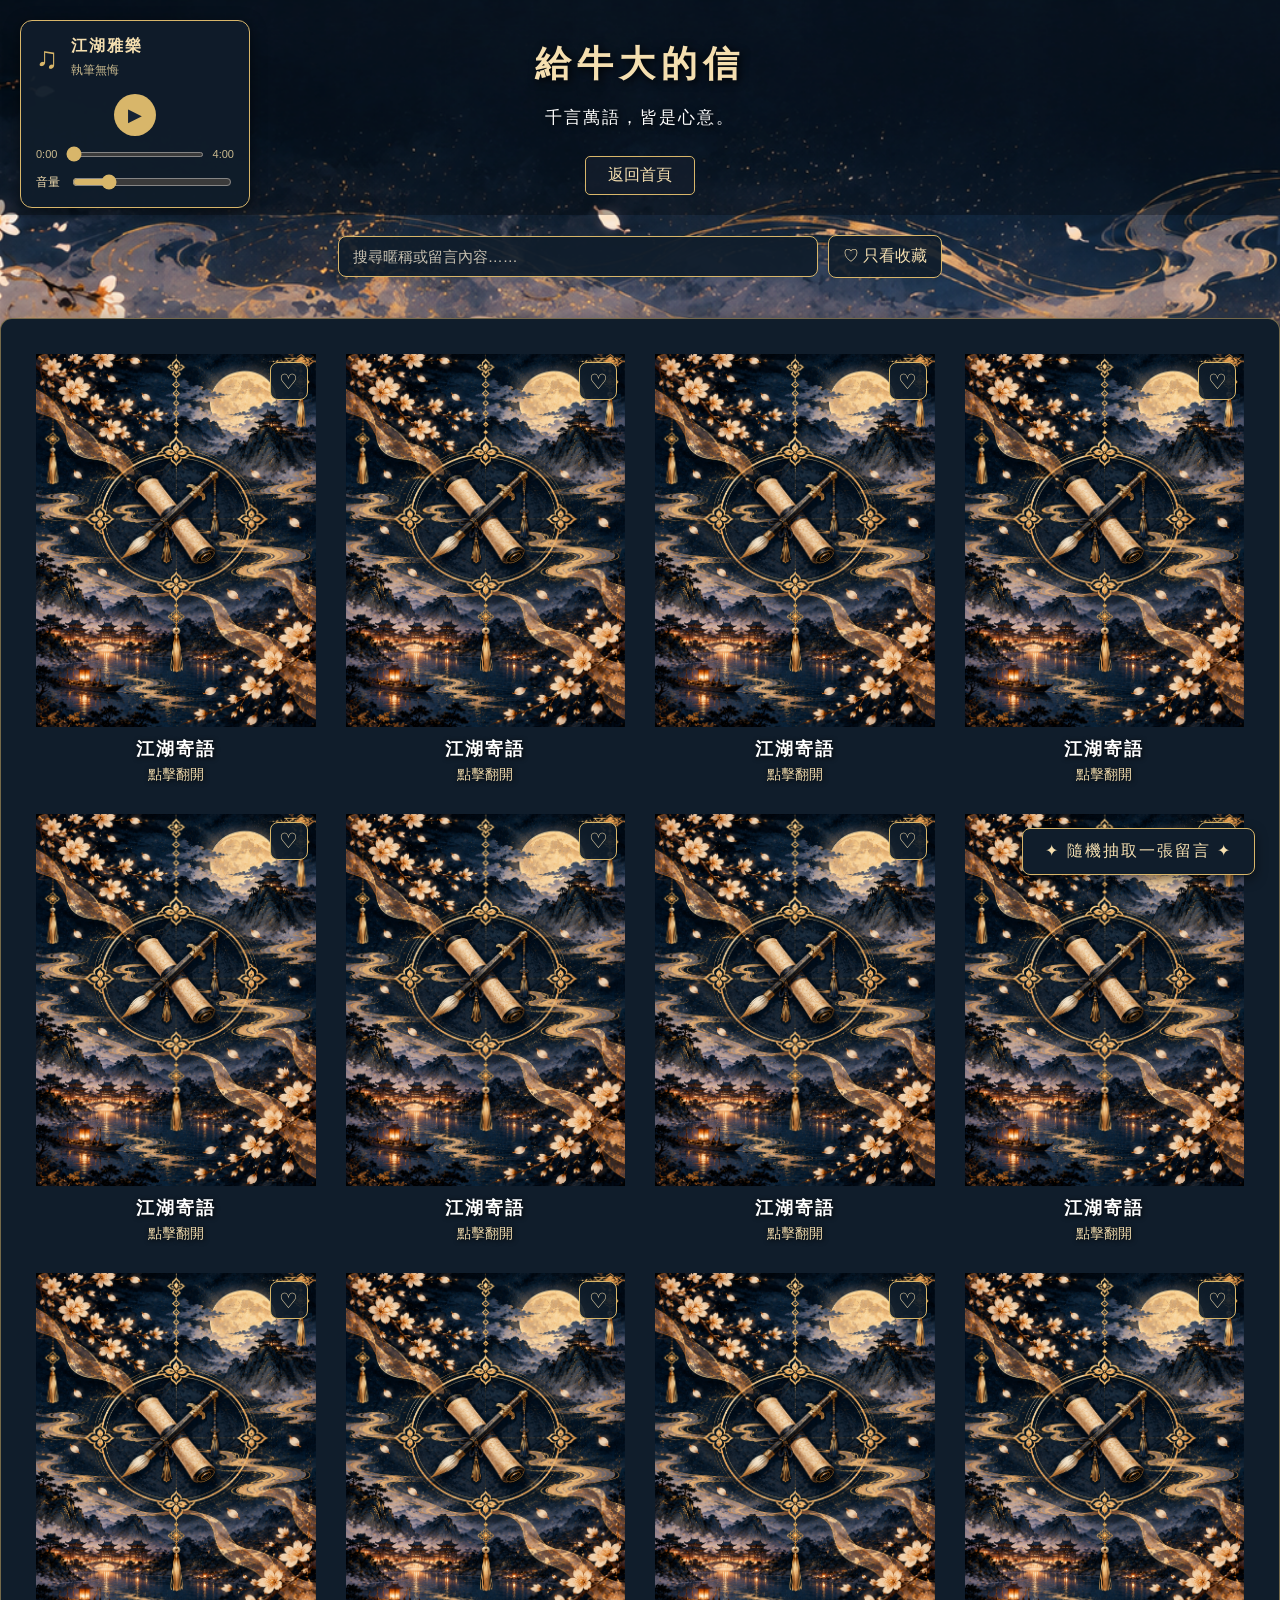
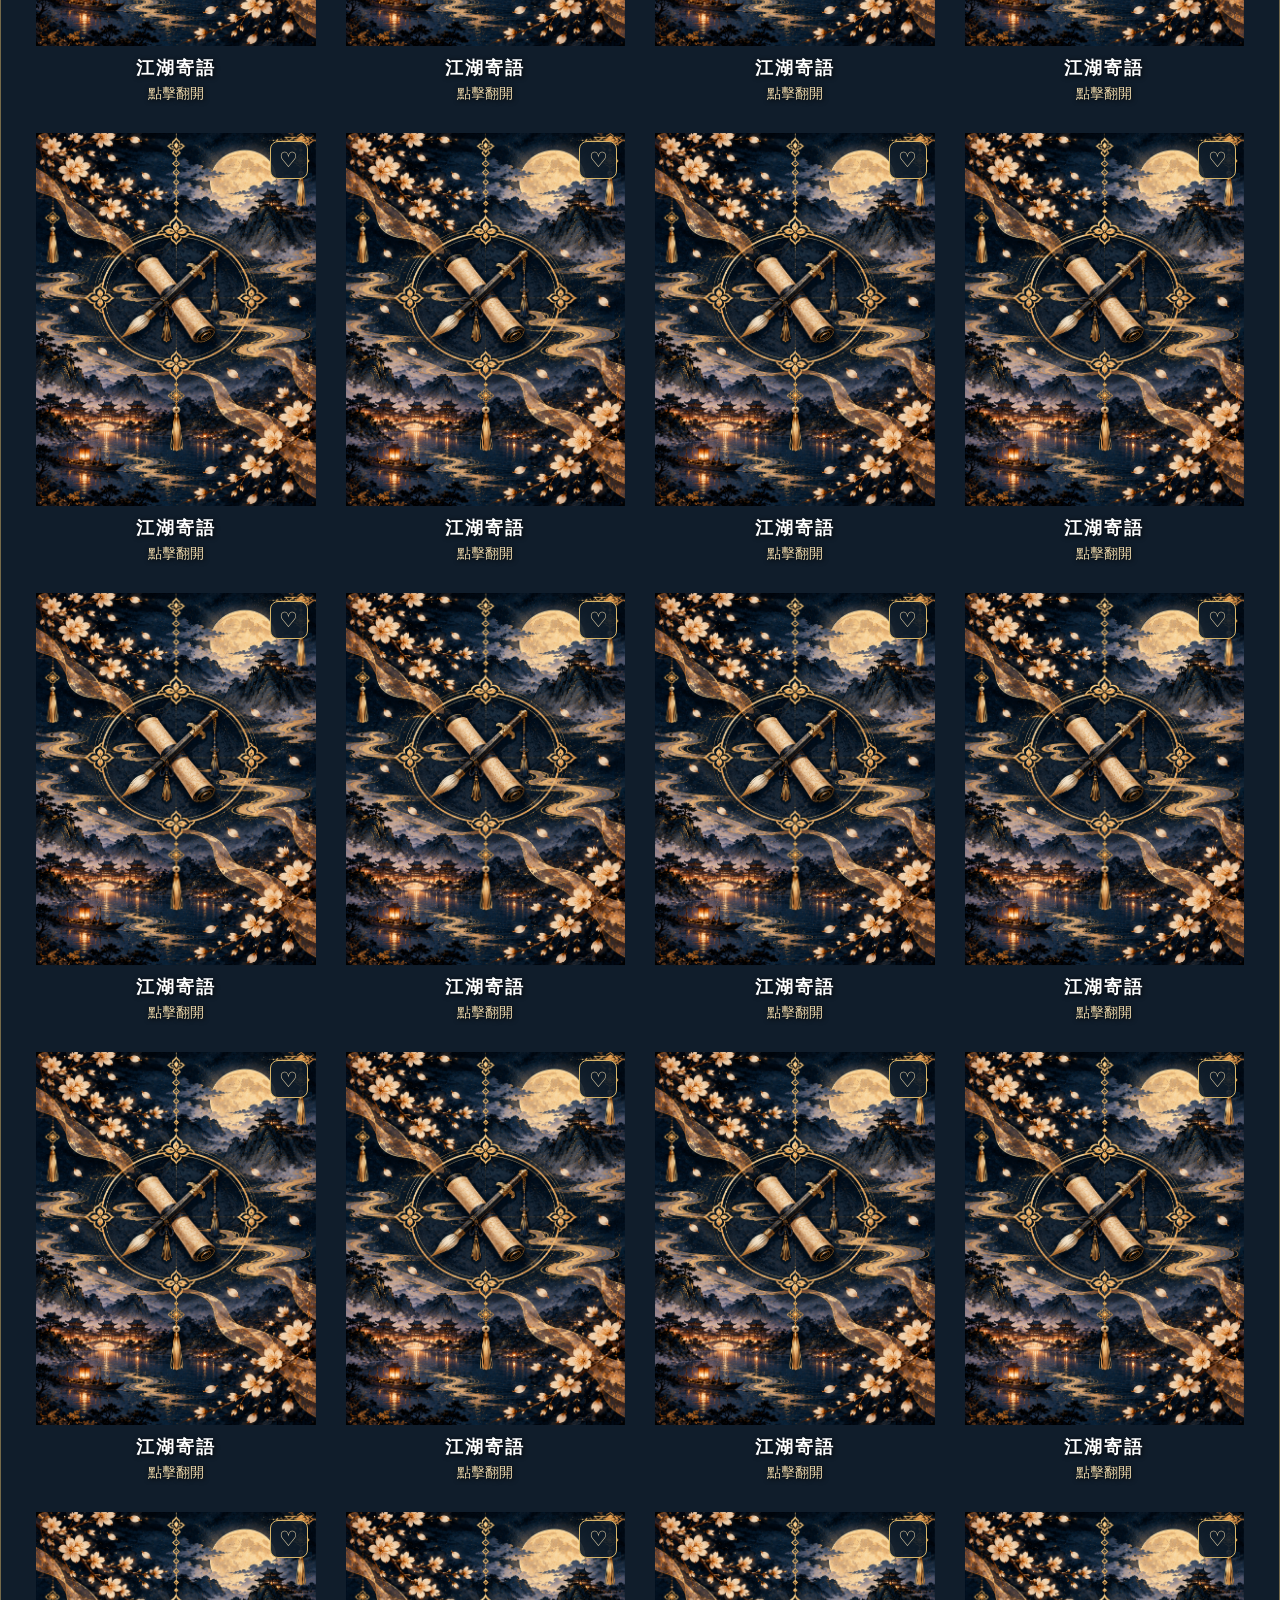
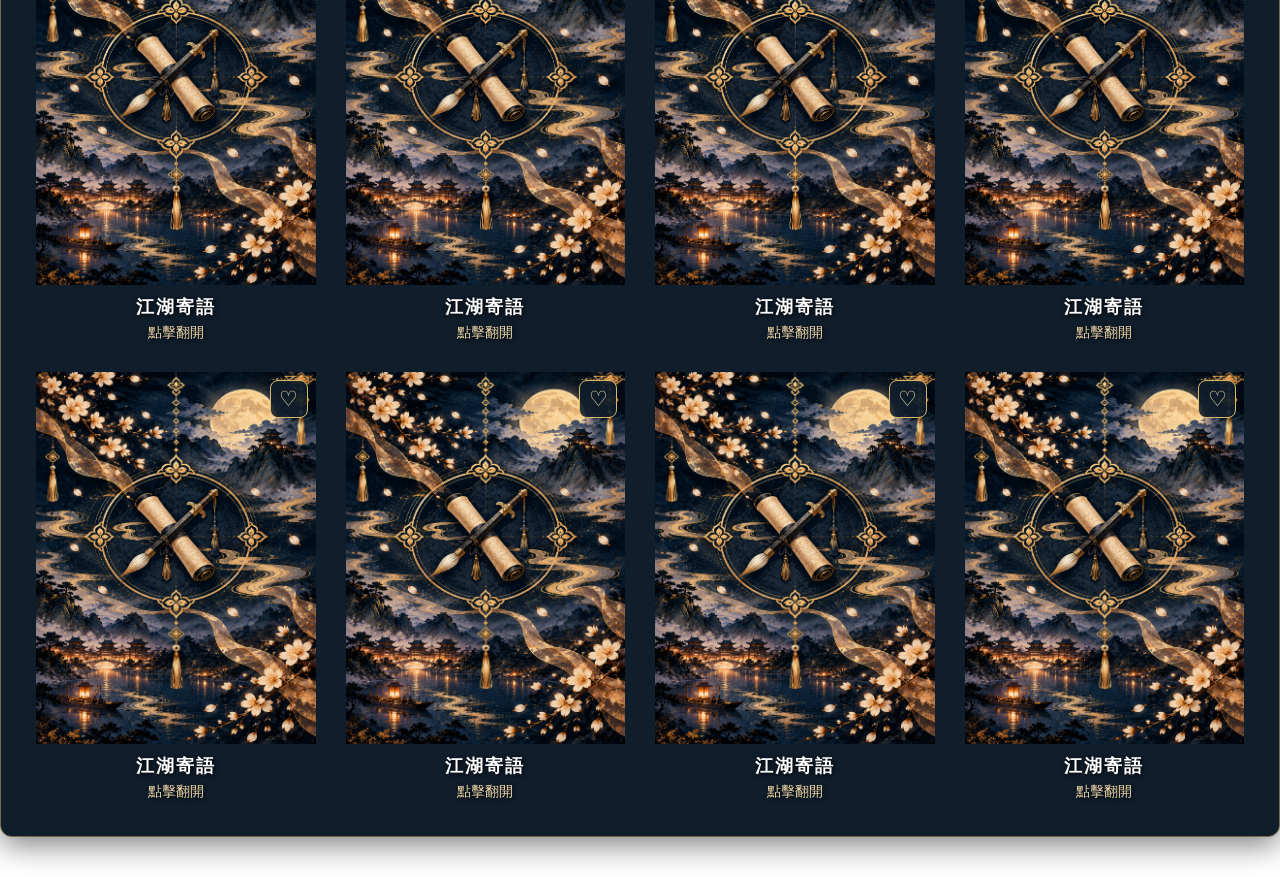
==== commit d0dff8cc: "Add files via upload" ====
--- a/cow.html
+++ b/cow.html
@@ -252,7 +252,7 @@
                     <p class="sender"><strong>投稿人：</strong>沐沐</p>
                     <p class="post-date"><strong>投稿日期：</strong>2026-09-27</p>
                     <p class="message"><strong>內容：</strong><span class="message-text">牛大！我們要繼續撞人（X 
-我會繼續努力經營執筆號的～希望有一天在執筆世界裡真的出現執筆號，到時候我要「執筆號二船長」的稱號！！！៸៸᳐ ⦁ ⩊ ⦁ ៸៸᳐ฅ</span></p>
+我會繼續努力經營執筆號的～希望有一天在執筆世界裡真的出現執筆號，到時候我要「執筆號二船長」的稱號！！！</span></p>
                 </div>
             </div>
         </div>
@@ -350,6 +350,188 @@
                     <p class="sender"><strong>投稿人：</strong>櫻海</p>
                     <p class="post-date"><strong>投稿日期：</strong>2026-09-28</p>
                     <p class="message"><strong>內容：</strong><span class="message-text">牛大，謝謝你一直維持DC的氣氛陪我們一起聊天，你是我們的快樂果、開心果！</span></p>
+                </div>
+            </div>
+        </div>
+    </div>
+    <div class="card-caption"><h2>江湖寄語</h2><p>點擊翻開</p></div>
+</div>
+
+<div class="card-item">
+    <div class="card">
+        <div class="card-inner">
+            <div class="card-front"></div>
+            <div class="card-back">
+                <div class="message-content">
+                    <p class="sender"><strong>投稿人：</strong>非洲人</p>
+                    <p class="post-date"><strong>投稿日期：</strong>2026-09-28</p>
+                    <p class="message"><strong>內容：</strong><span class="message-text">幾首歌都好正，我永遠記得係辦公室播秋姐主題曲的那天……繼續創作，我會食住牛排期待下一首作品</span></p>
+                </div>
+            </div>
+        </div>
+    </div>
+    <div class="card-caption"><h2>江湖寄語</h2><p>點擊翻開</p></div>
+</div>
+
+<div class="card-item">
+    <div class="card">
+        <div class="card-inner">
+            <div class="card-front"></div>
+            <div class="card-back">
+                <div class="message-content">
+                    <p class="sender"><strong>投稿人：</strong>God</p>
+                    <p class="post-date"><strong>投稿日期：</strong>2026-09-29</p>
+                    <p class="message"><strong>內容：</strong><span class="message-text">甚麼時候才要更新罵人的文</span></p>
+                </div>
+            </div>
+        </div>
+    </div>
+    <div class="card-caption"><h2>江湖寄語</h2><p>點擊翻開</p></div>
+</div>
+
+<div class="card-item">
+    <div class="card">
+        <div class="card-inner">
+            <div class="card-front"></div>
+            <div class="card-back">
+                <div class="message-content">
+                    <p class="sender"><strong>投稿人：</strong>駱馬俠</p>
+                    <p class="post-date"><strong>投稿日期：</strong>2026-09-30</p>
+                    <p class="message"><strong>內容：</strong><span class="message-text">辛苦了！希望所有人都能繼續快樂地玩耍，受迫害擔當就繼續享受吧！</span></p>
+                </div>
+            </div>
+        </div>
+    </div>
+    <div class="card-caption"><h2>江湖寄語</h2><p>點擊翻開</p></div>
+</div>
+
+<div class="card-item">
+    <div class="card">
+        <div class="card-inner">
+            <div class="card-front"></div>
+            <div class="card-back">
+                <div class="message-content">
+                    <p class="sender"><strong>投稿人：</strong>火雞</p>
+                    <p class="post-date"><strong>投稿日期：</strong>2026-09-30</p>
+                    <p class="message"><strong>內容：</strong><span class="message-text">蘇格蘭高地牛好吃</span></p>
+                </div>
+            </div>
+        </div>
+    </div>
+    <div class="card-caption"><h2>江湖寄語</h2><p>點擊翻開</p></div>
+</div>
+
+<div class="card-item">
+    <div class="card">
+        <div class="card-inner">
+            <div class="card-front"></div>
+            <div class="card-back">
+                <div class="message-content">
+                    <p class="sender"><strong>投稿人：</strong>雷德爾</p>
+                    <p class="post-date"><strong>投稿日期：</strong>2026-10-02</p>
+                    <p class="message"><strong>內容：</strong><span class="message-text">今天晚餐，我想來點....</span></p>
+                </div>
+            </div>
+        </div>
+    </div>
+    <div class="card-caption"><h2>江湖寄語</h2><p>點擊翻開</p></div>
+</div>
+
+<div class="card-item">
+    <div class="card">
+        <div class="card-inner">
+            <div class="card-front"></div>
+            <div class="card-back">
+                <div class="message-content">
+                    <p class="sender"><strong>投稿人：</strong>肥龍龍龍龍</p>
+                    <p class="post-date"><strong>投稿日期：</strong>2026-10-05</p>
+                    <p class="message"><strong>內容：</strong><span class="message-text">感謝製作出這麼一款遊戲，其實一開始就是在threads上找尋相關的ai遊戲，偶然發現了執筆，總覺得自己當初留著的選擇很正確。
+
+牛大真的是為了這個遊戲付出很多，雖然能感受到與我們的互動是真的有趣，因此可能樂此不疲嗎？但還是欣賞敬佩為了執筆江湖所做的種種！
+
+希望未來能與牛大一同見證當初所設下的目標，成為浩瀚執筆宇宙的其中一員</span></p>
+                </div>
+            </div>
+        </div>
+    </div>
+    <div class="card-caption"><h2>江湖寄語</h2><p>點擊翻開</p></div>
+</div>
+
+<div class="card-item">
+    <div class="card">
+        <div class="card-inner">
+            <div class="card-front"></div>
+            <div class="card-back">
+                <div class="message-content">
+                    <p class="sender"><strong>投稿人：</strong>林秋（角色林清元）</p>
+                    <p class="post-date"><strong>投稿日期：</strong>2026-10-07</p>
+                    <p class="message"><strong>內容：</strong><span class="message-text">不知道，沒看過，我只是一個純粹可愛的武俠迷，迷路來了</span></p>
+                </div>
+            </div>
+        </div>
+    </div>
+    <div class="card-caption"><h2>江湖寄語</h2><p>點擊翻開</p></div>
+</div>
+
+<div class="card-item">
+    <div class="card">
+        <div class="card-inner">
+            <div class="card-front"></div>
+            <div class="card-back">
+                <div class="message-content">
+                    <p class="sender"><strong>投稿人：</strong>第五玄寂</p>
+                    <p class="post-date"><strong>投稿日期：</strong>2026-10-07</p>
+                    <p class="message"><strong>內容：</strong><span class="message-text">一個成功的遊戲需要很多人支持，謝謝牛大鼎力相助</span></p>
+                </div>
+            </div>
+        </div>
+    </div>
+    <div class="card-caption"><h2>江湖寄語</h2><p>點擊翻開</p></div>
+</div>
+
+<div class="card-item">
+    <div class="card">
+        <div class="card-inner">
+            <div class="card-front"></div>
+            <div class="card-back">
+                <div class="message-content">
+                    <p class="sender"><strong>投稿人：</strong>镇秀</p>
+                    <p class="post-date"><strong>投稿日期：</strong>2026-10-11</p>
+                    <p class="message"><strong>內容：</strong><span class="message-text">感谢你们努力发展经营这游戏
+这执笔的世界观想必能满足很多和我一样的人的愿望，谁不想看着带着自己人设的角色在江湖里遨游探险，结识各种各样的人呢
+也很期待执笔山河志里的故事和玩家们见面</span></p>
+                </div>
+            </div>
+        </div>
+    </div>
+    <div class="card-caption"><h2>江湖寄語</h2><p>點擊翻開</p></div>
+</div>
+
+<div class="card-item">
+    <div class="card">
+        <div class="card-inner">
+            <div class="card-front"></div>
+            <div class="card-back">
+                <div class="message-content">
+                    <p class="sender"><strong>投稿人：</strong>樂曦</p>
+                    <p class="post-date"><strong>投稿日期：</strong>2026-10-13</p>
+                    <p class="message"><strong>內容：</strong><span class="message-text">如果說兔兔是擅長帶來歡笑的吉祥物，我覺得牛大也算是吉祥物，是負責扛壓給人好欺負的那種吉祥物，而導致會很常讓大多數人忽略牛大的付出與辛苦；辛苦了！記得你在匿名牆分享過你自己的綽號由來，或許因為我們都是「29」（笑）所以特別能夠共情，我的取名也是似曾相似的經過，願往後的日子也能夠繼續一起歡笑。</span></p>
+                </div>
+            </div>
+        </div>
+    </div>
+    <div class="card-caption"><h2>江湖寄語</h2><p>點擊翻開</p></div>
+</div>
+
+<div class="card-item">
+    <div class="card">
+        <div class="card-inner">
+            <div class="card-front"></div>
+            <div class="card-back">
+                <div class="message-content">
+                    <p class="sender"><strong>投稿人：</strong>呆芙</p>
+                    <p class="post-date"><strong>投稿日期：</strong>2026-10-13</p>
+                    <p class="message"><strong>內容：</strong><span class="message-text">謝謝牛大天天陪我們哈拉🤣</span></p>
                 </div>
             </div>
         </div>
--- a/style.css
+++ b/style.css
@@ -572,3 +572,43 @@
     .favorite-btn { width: 34px; height: 34px; font-size: 19px; }
 }
 
+
+
+/* 手機版音符按鈕：桌面維持原本播放器 */
+.music-toggle-btn {
+    display: none;
+}
+
+@media (max-width: 600px) {
+    .music-toggle-btn {
+        display: flex;
+        position: fixed;
+        top: 16px;
+        left: 16px;
+        z-index: 1102;
+        width: 48px;
+        height: 48px;
+        align-items: center;
+        justify-content: center;
+        border: 1px solid #d8b66a;
+        border-radius: 50%;
+        background: rgba(16, 29, 43, 0.96);
+        color: #f5dfb0;
+        box-shadow: 0 4px 14px rgba(0, 0, 0, 0.45);
+        font-size: 28px;
+        line-height: 1;
+        cursor: pointer;
+    }
+
+    .music-player {
+        display: none;
+        top: 74px;
+        left: 12px;
+        width: min(260px, calc(100vw - 24px));
+        z-index: 1101;
+    }
+
+    .music-player.mobile-player-open {
+        display: block;
+    }
+}
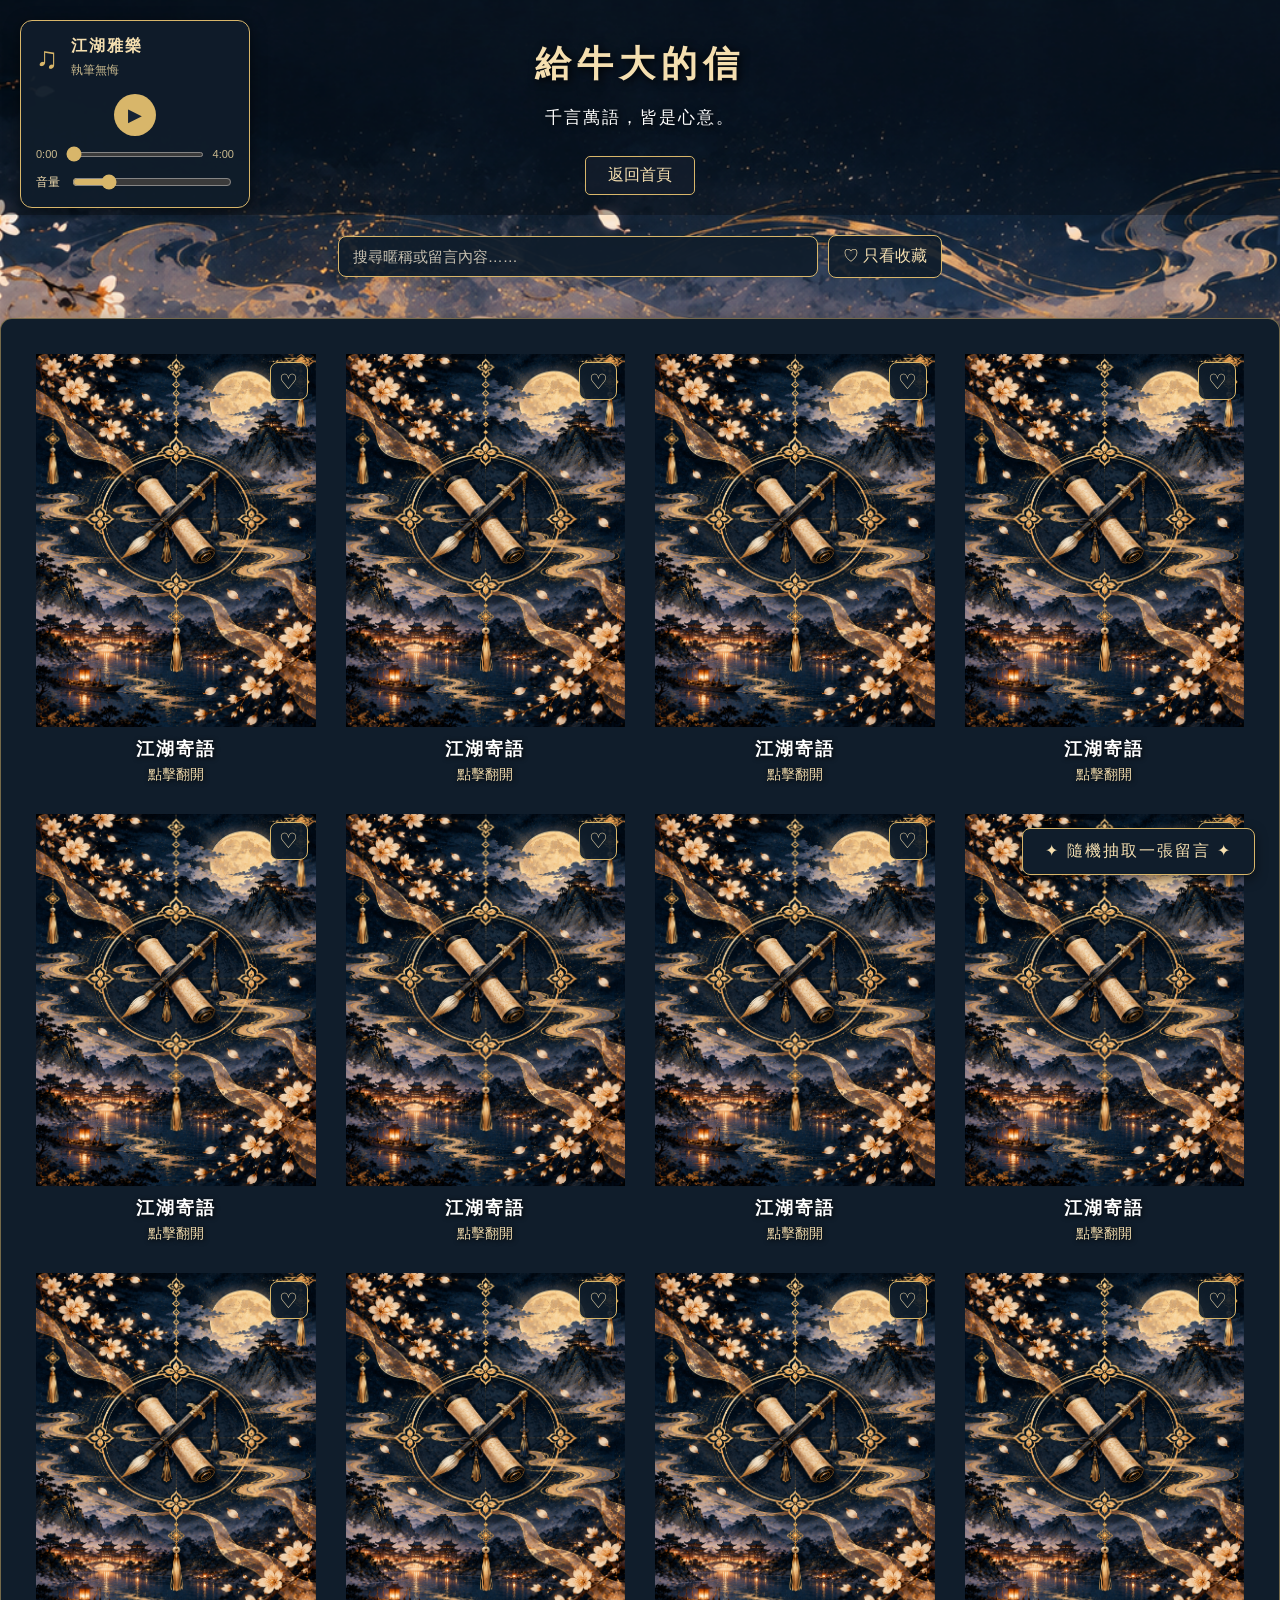
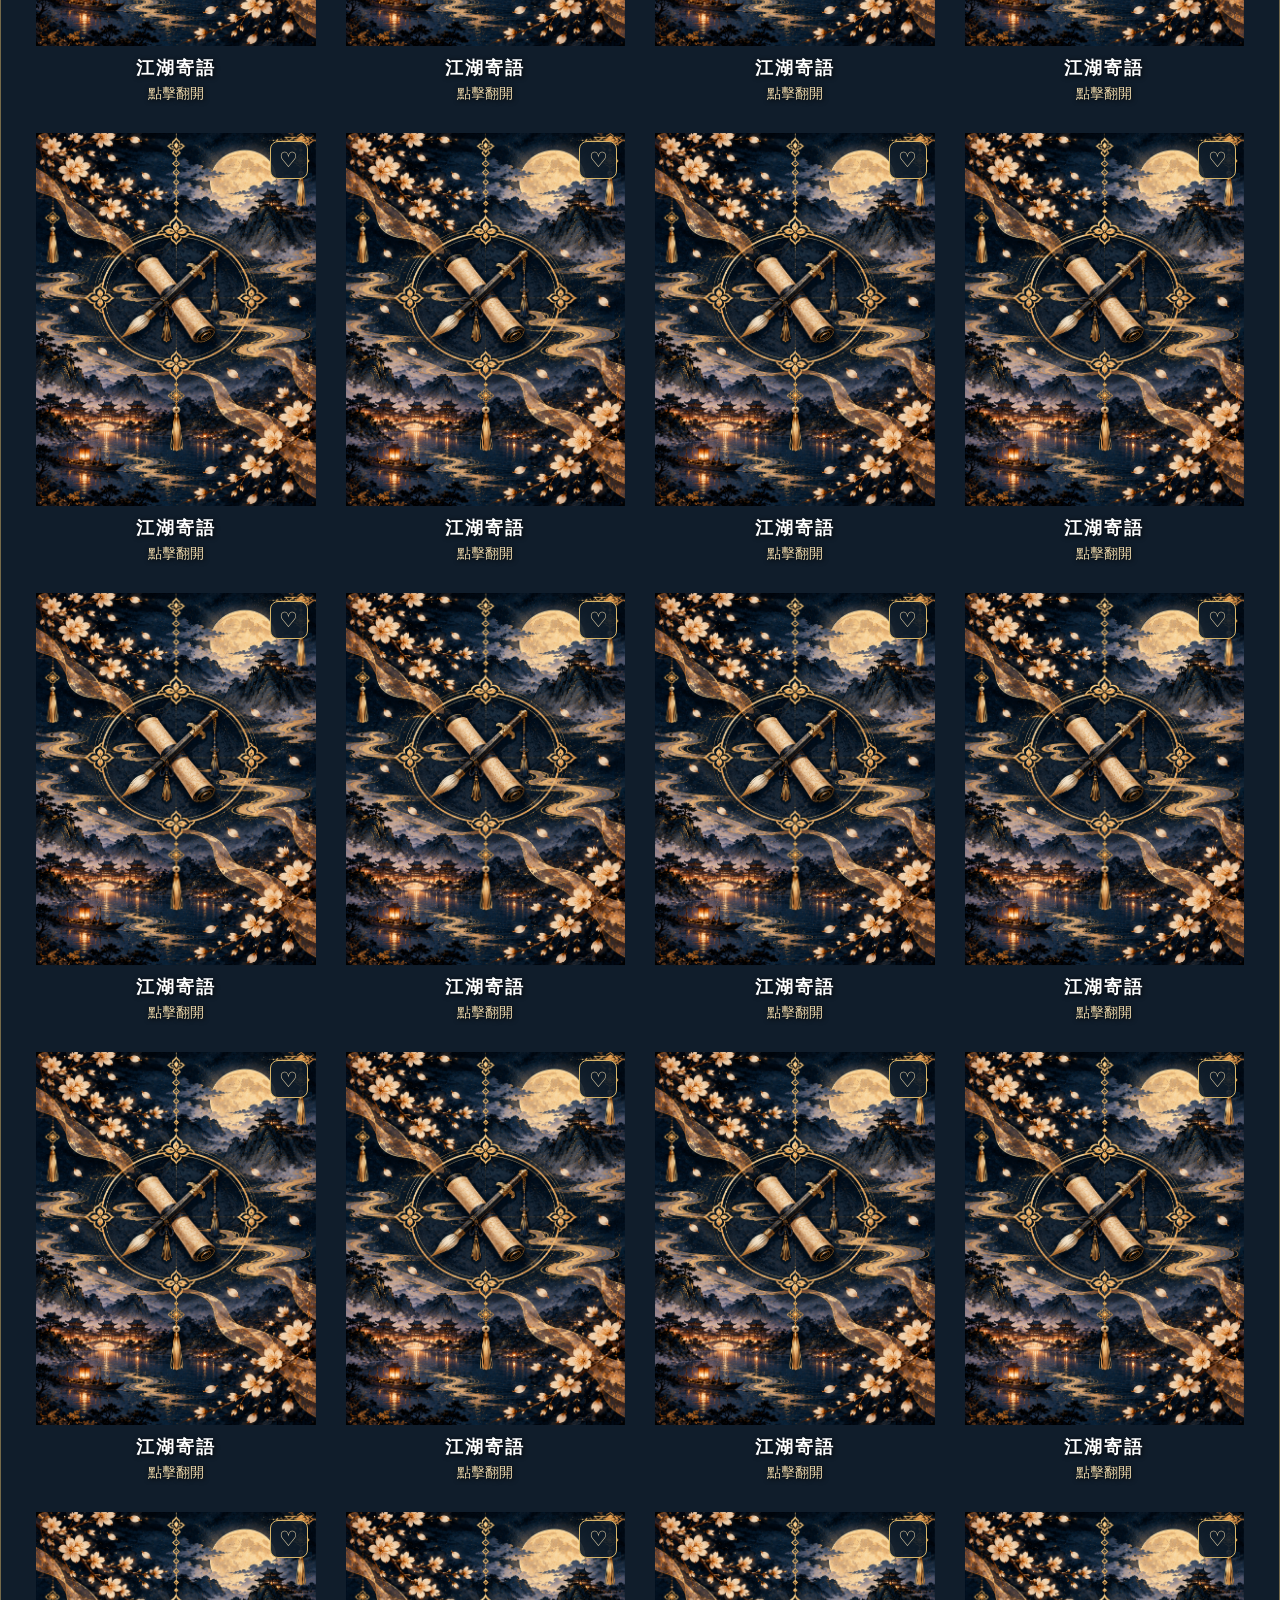
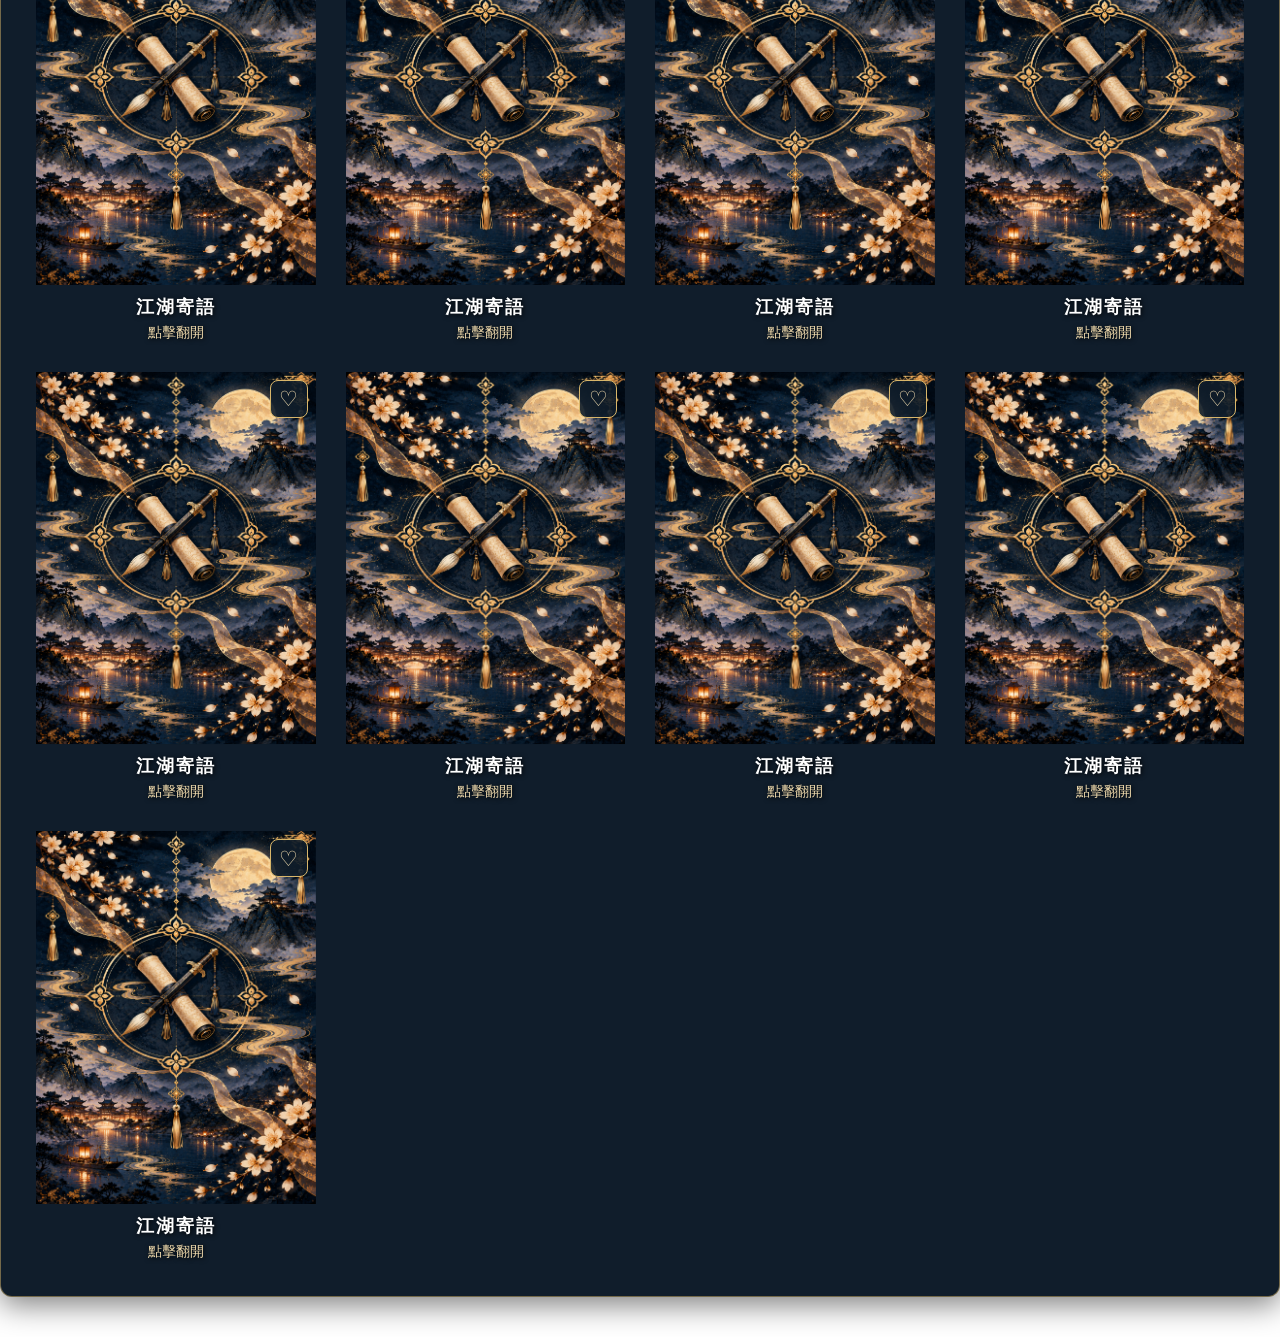
==== commit e2b2b675: "Update cow.html" ====
--- a/cow.html
+++ b/cow.html
@@ -7,7 +7,8 @@
     <link rel="stylesheet" href="style.css">
 </head>
 <body>
-    <div class="music-player">
+    <button type="button" id="music-toggle-btn" class="music-toggle-btn" aria-label="開啟音樂播放器" aria-expanded="false">♫</button>
+<div class="music-player">
         <div class="music-info"><span class="music-icon">♫</span><div><h3>江湖雅樂</h3><p id="music-name">執筆無悔</p></div></div>
         <div class="music-controls"><button id="play-btn">▶</button></div>
         <div class="progress-control"><span id="current-time">0:00</span><input id="music-progress" type="range" min="0" max="0" step="0.1" value="0" aria-label="音樂播放進度"><span id="duration">0:00</span></div>
@@ -538,7 +539,23 @@
     </div>
     <div class="card-caption"><h2>江湖寄語</h2><p>點擊翻開</p></div>
 </div>
+
+<div class="card-item">
+    <div class="card">
+        <div class="card-inner">
+            <div class="card-front"></div>
+            <div class="card-back">
+                <div class="message-content">
+                    <p class="sender"><strong>投稿人：</strong>小逸</p>
+                    <p class="post-date"><strong>投稿日期：</strong>2026-10-14</p>
+                    <p class="message"><strong>內容：</strong><span class="message-text">感謝你創作的遊戲，讓我一圓江湖夢，祝願執筆宇宙蓬勃發展</span></p>
+                </div>
+            </div>
+        </div>
+    </div>
+    <div class="card-caption"><h2>江湖寄語</h2><p>點擊翻開</p></div>
+</div>
     </main>
     <script src="script.js"></script>
 </body>
-</html>+</html>
